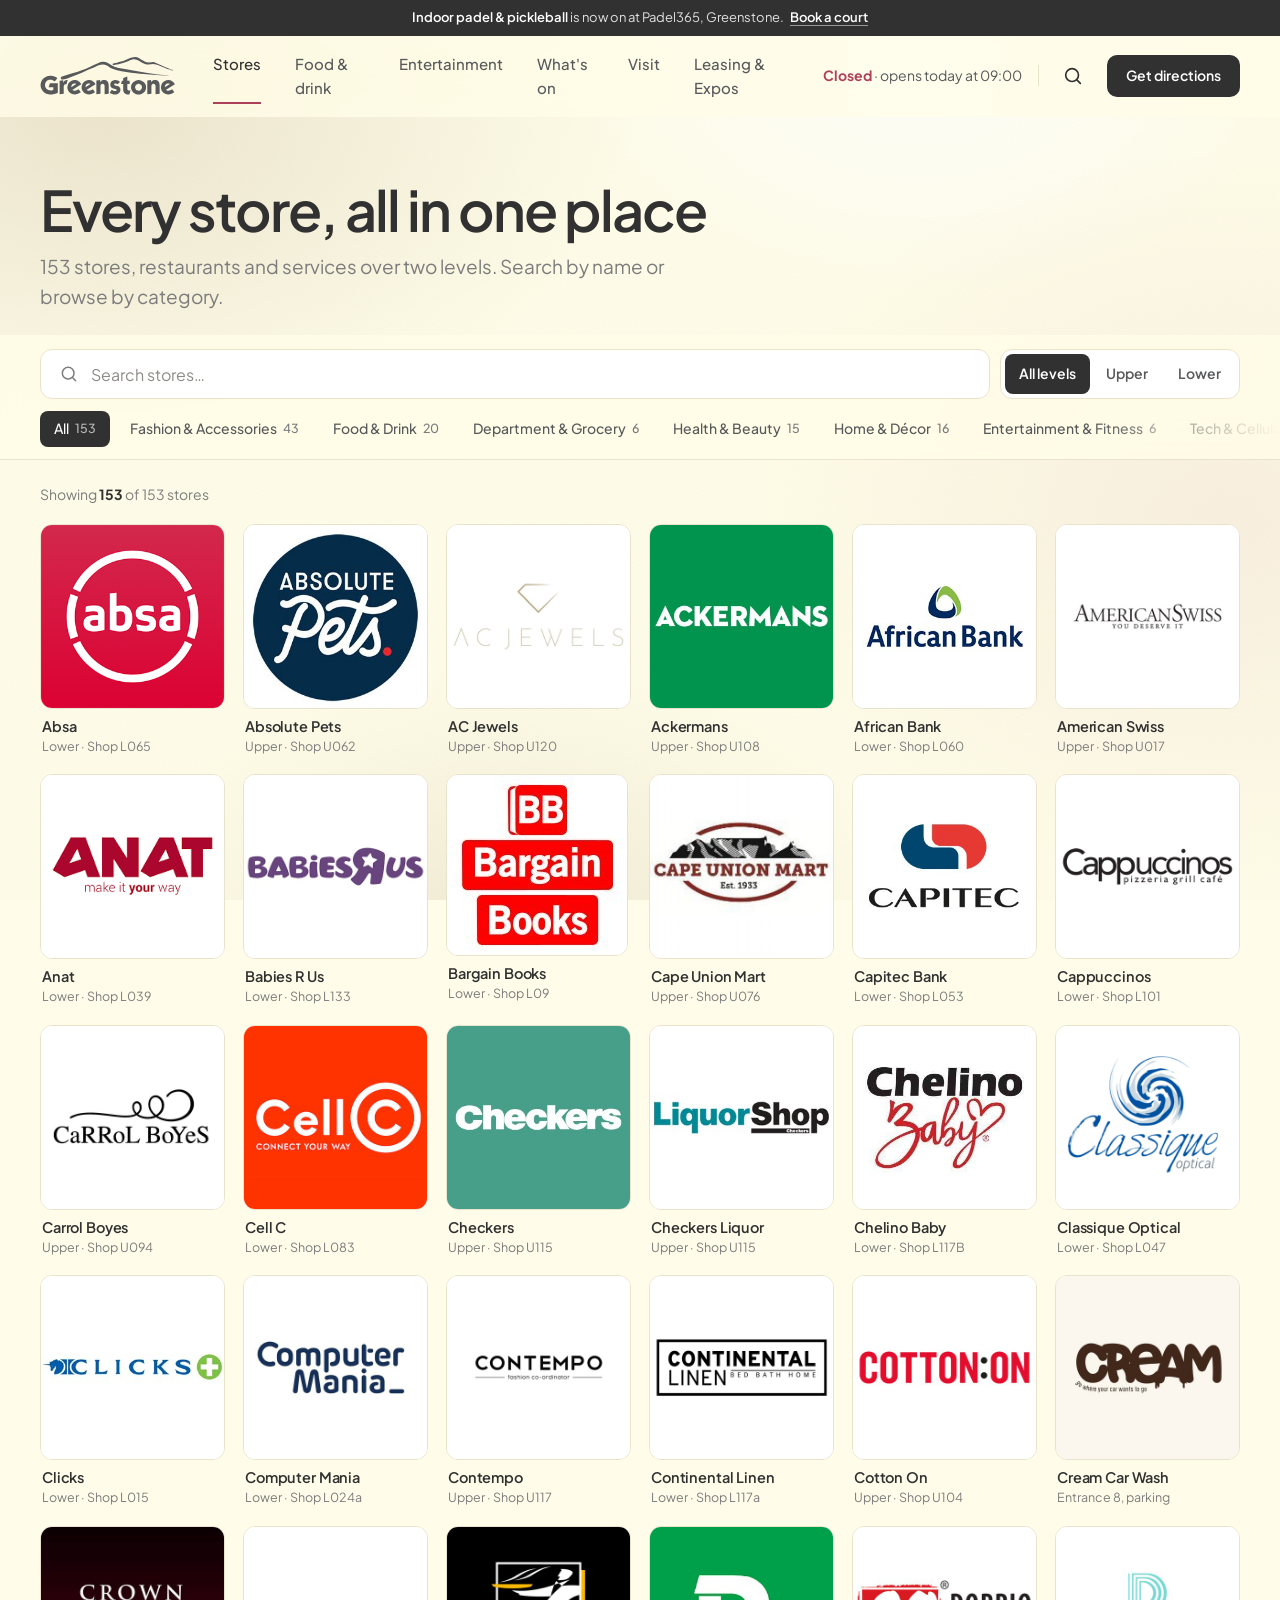
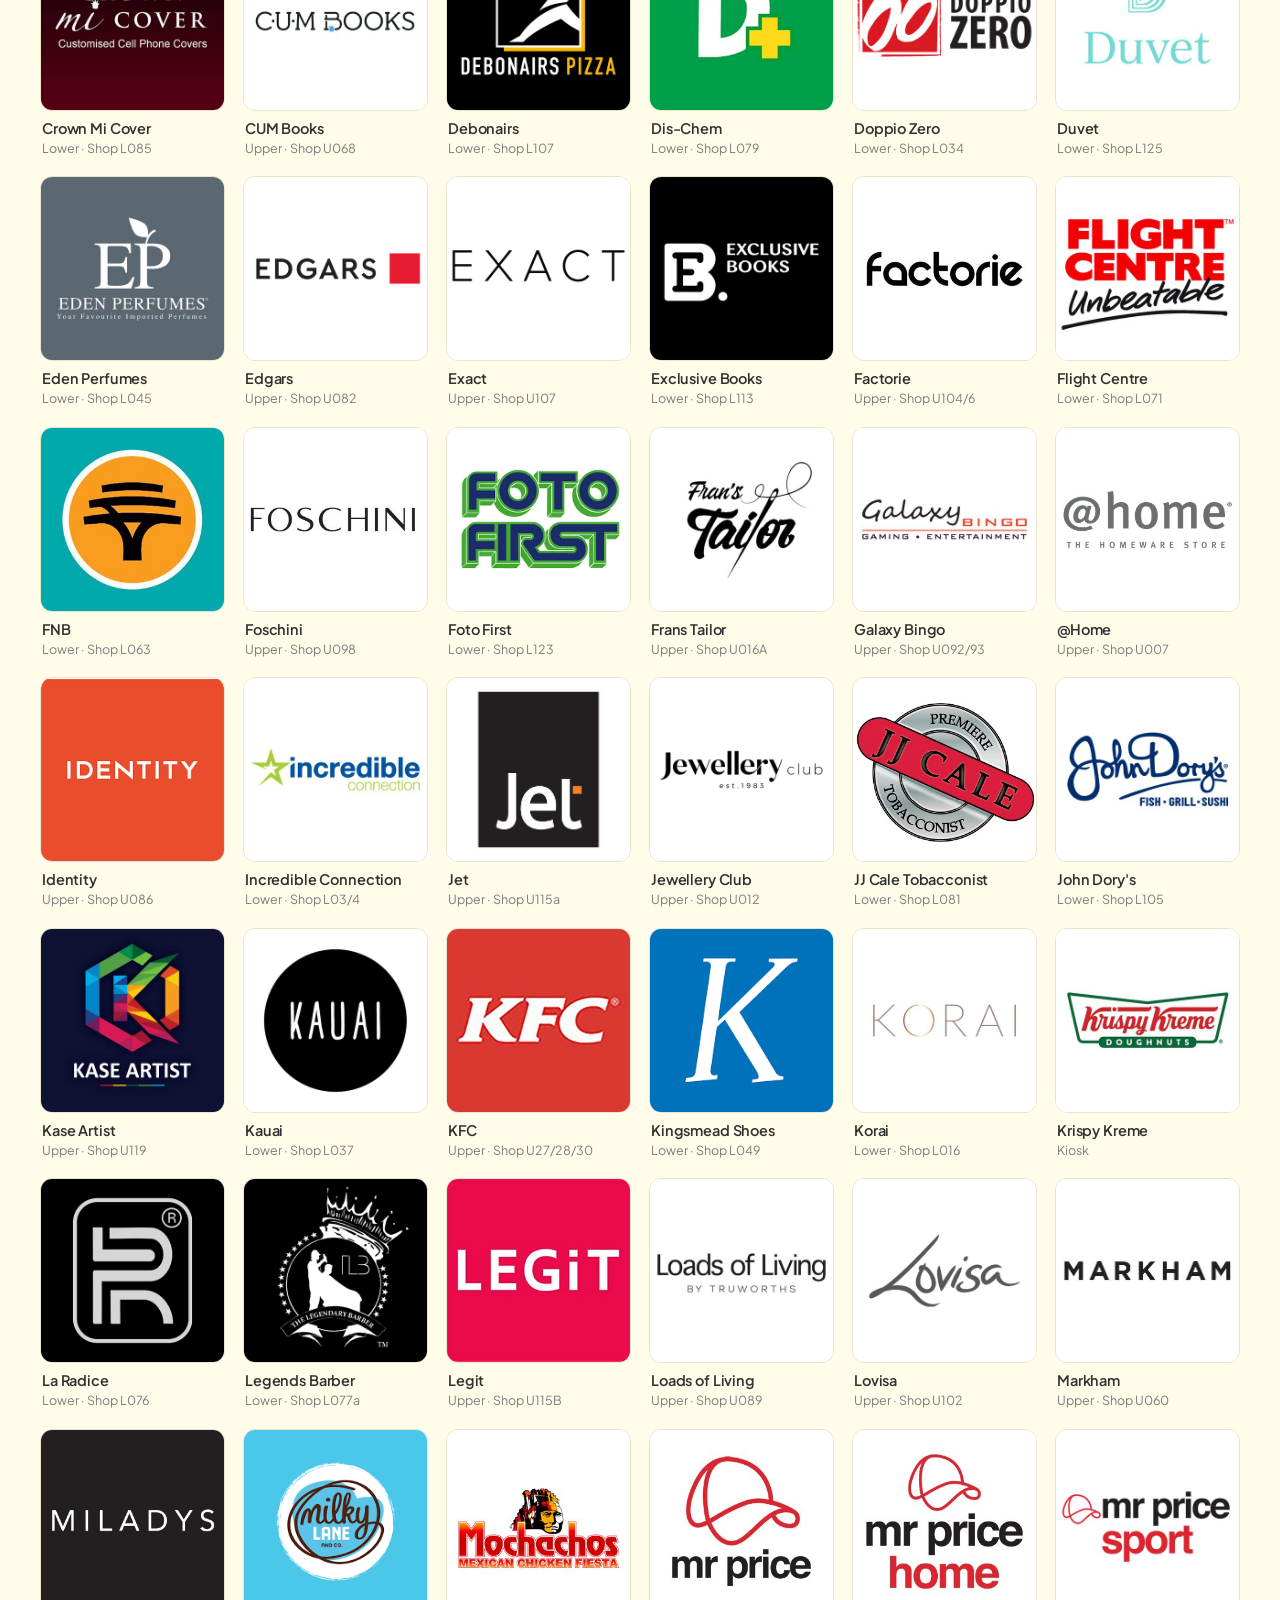
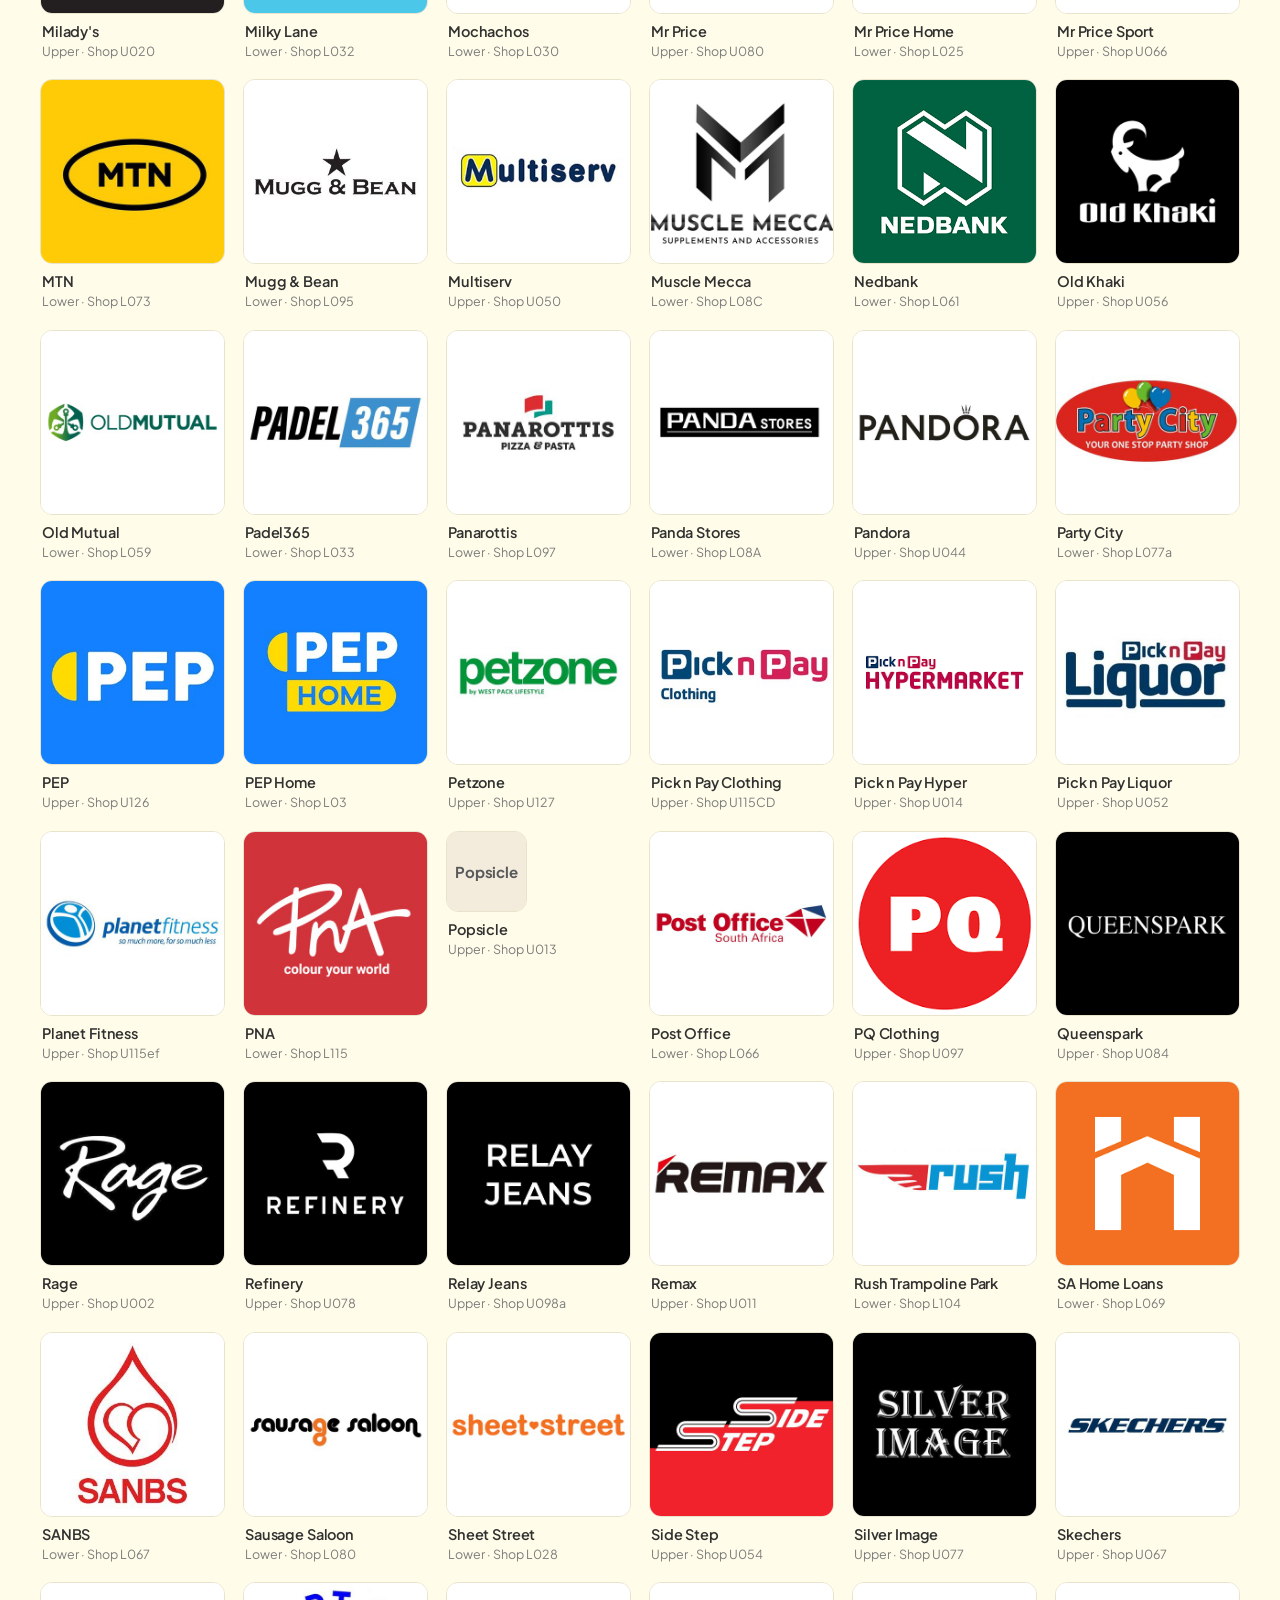
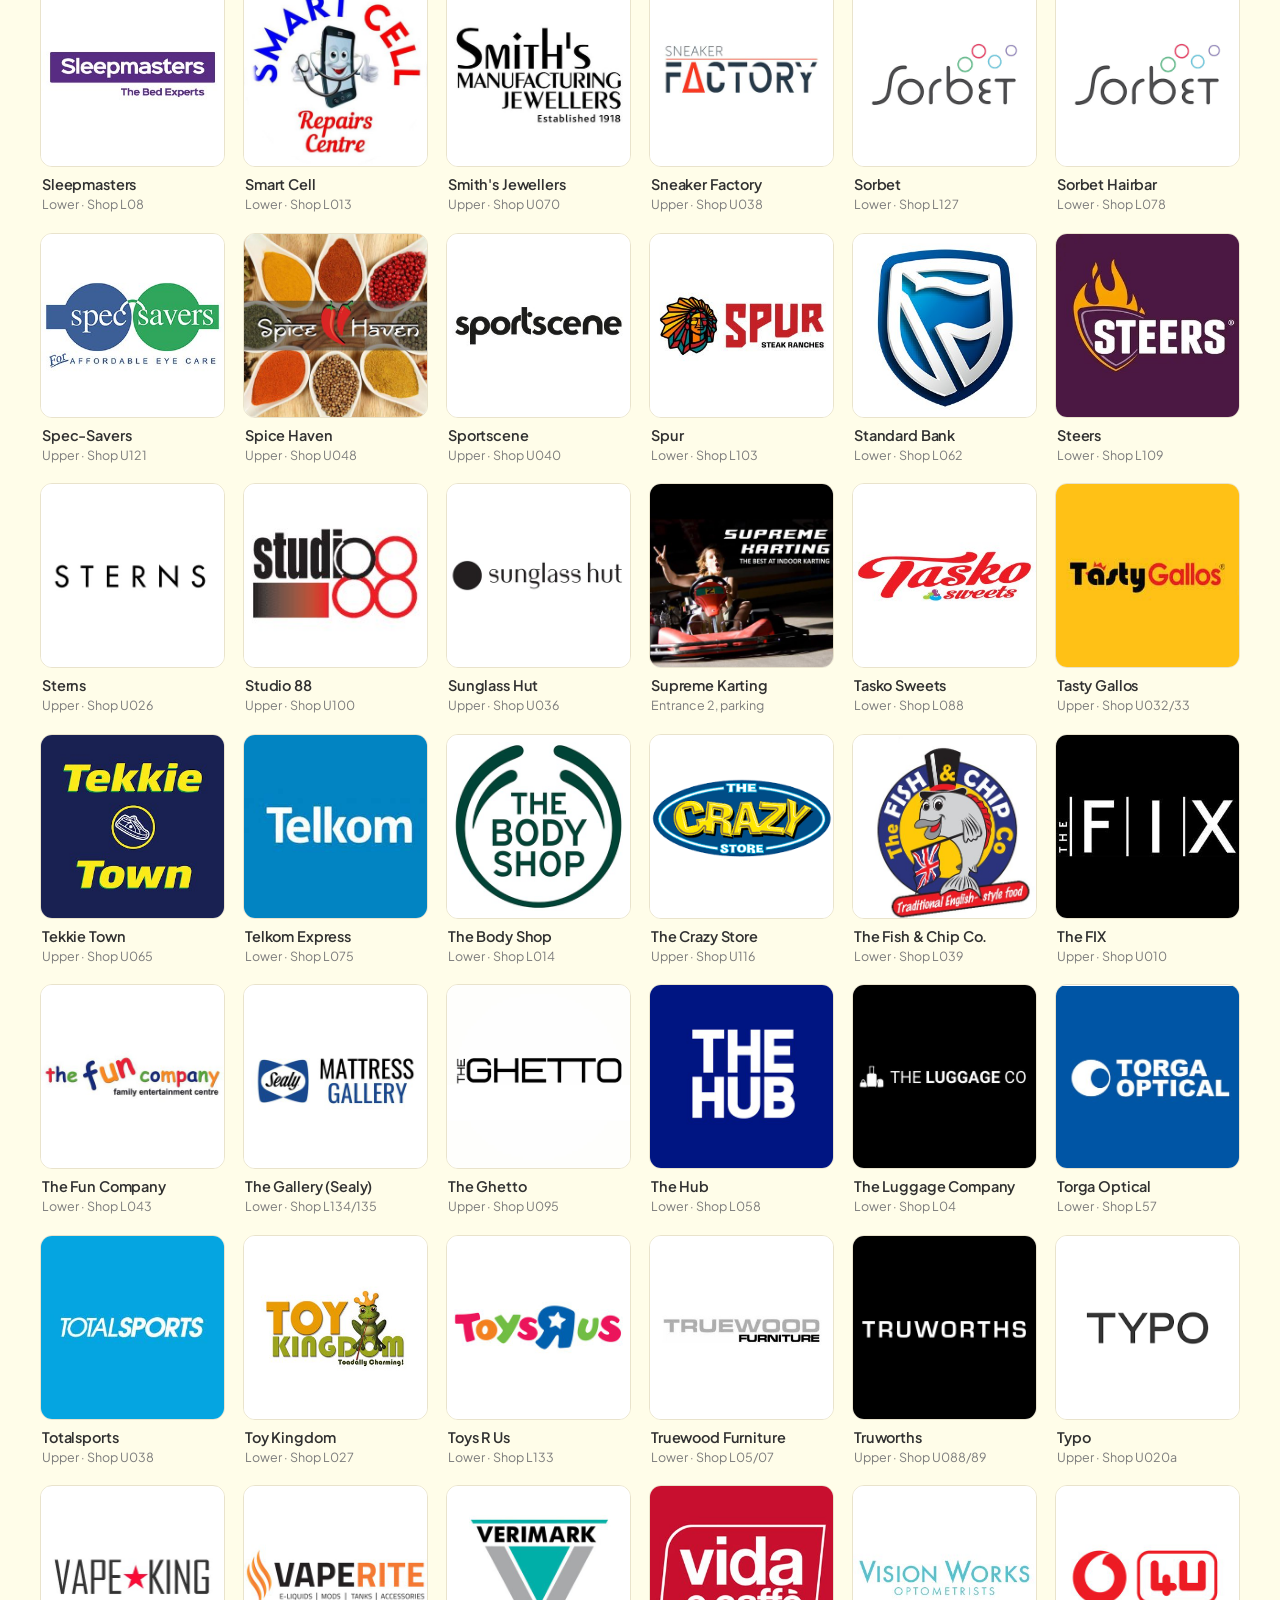
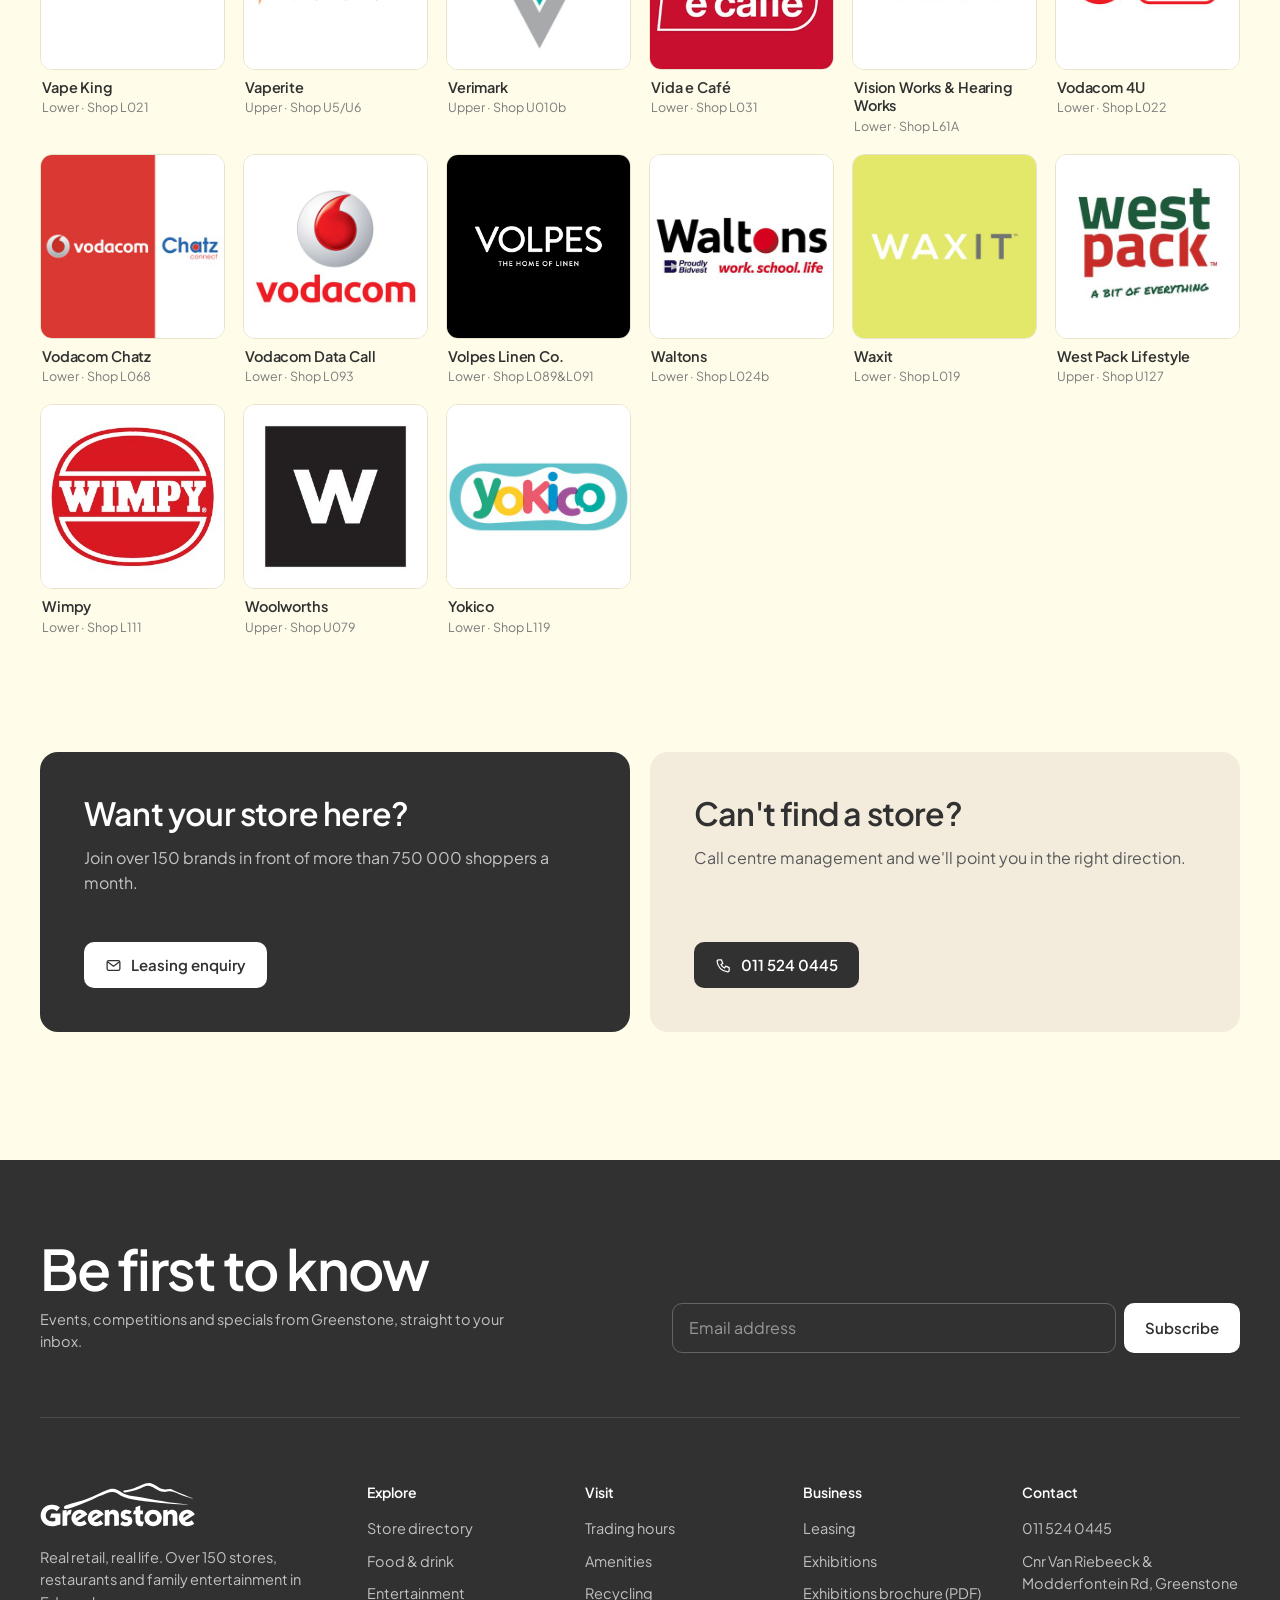
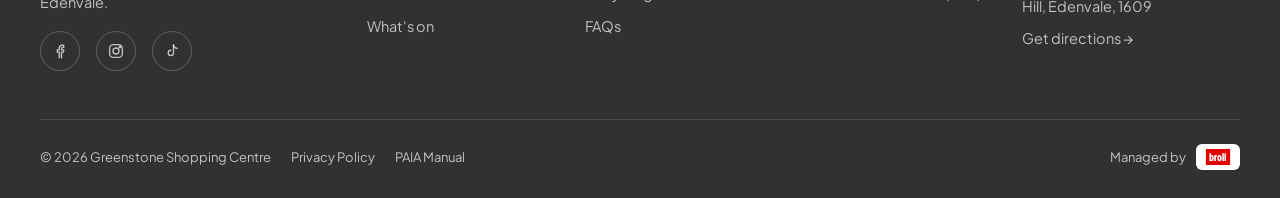
==== stores.html @ 99f3a0b7 "Initial commit" ====
<!doctype html>
<html lang="en-ZA">
<head>
<meta charset="utf-8">
<meta name="viewport" content="width=device-width, initial-scale=1, viewport-fit=cover">
<title>Store Directory | Greenstone Shopping Centre, Edenvale</title>
<meta name="description" content="Find every store, restaurant and service at Greenstone Shopping Centre in Edenvale, with shop numbers, levels, phone numbers and trading hours.">
<meta name="theme-color" content="#FFFDE9">
<link rel="icon" href="assets/brand/greenstone-logo.svg">
<link rel="preconnect" href="https://fonts.googleapis.com">
<link rel="preconnect" href="https://fonts.gstatic.com" crossorigin>
<link href="https://fonts.googleapis.com/css2?family=Plus+Jakarta+Sans:wght@400;500;600;700&display=swap" rel="stylesheet">
<link rel="stylesheet" href="css/style.css">
<script>document.documentElement.classList.add("js");setTimeout(function(){document.documentElement.classList.add("ready")},1500)</script>
</head>
<body data-page="stores">

<main>
  <section class="wrap page-head">
    <h1 class="h-1">Every store, all in one place</h1>
    <p class="lead"><span data-total-count>150+</span> stores, restaurants and services over two levels. Search by name or browse by category.</p>
  </section>

  <div class="dir-bar">
    <div class="wrap">
      <div class="row hero-search" style="max-width:none;margin:0">
        <label class="search-field">
          <i data-i="search"></i>
          <input type="search" id="dirSearch" placeholder="Search stores…" autocomplete="off" aria-label="Search stores">
        </label>
        <div class="seg" id="levelSeg" role="group" aria-label="Filter by level"><button data-level="All" aria-pressed="true">All<span class="lbl-long">&nbsp;levels</span></button><button data-level="Upper level" aria-pressed="false">Upper</button><button data-level="Lower level" aria-pressed="false">Lower</button></div>
      </div>
      <div class="chips" id="chips" role="toolbar" aria-label="Filter by category"></div>
    </div>
  </div>

  <section class="wrap">
    <div class="dir-meta"><span id="dirCount"></span><a href="#" id="clearAll" class="link-arrow" style="display:none">Clear filters</a></div>
    <div class="store-grid dir-grid" id="dirGrid"></div>
  </section>

  <section class="section">
    <div class="wrap">
      <div class="biz">
        <div class="biz-card lease">
          <h3 class="h-2">Want your store here?</h3>
          <p>Join over 150 brands in front of more than 750 000 shoppers a month.</p>
          <div class="contact"><a class="btn btn-white" href="mailto:nclifford@broll.com"><i data-i="mail"></i>Leasing enquiry</a></div>
        </div>
        <div class="biz-card expo">
          <h3 class="h-2">Can't find a store?</h3>
          <p>Call centre management and we'll point you in the right direction.</p>
          <div class="contact"><a class="btn btn-ink" href="tel:+27115240445"><i data-i="phone"></i>011 524 0445</a></div>
        </div>
      </div>
    </div>
  </section>
</main>

<!-- Store detail sheet -->
<div class="sheet" id="sheet" role="dialog" aria-modal="true" aria-labelledby="sheetTitle"></div>

<script src="js/data.js"></script>
<script src="js/main.js"></script>
<script>
(function () {
  const S = GA_STORES, I = GA_ICON, st = GA_STATUS();
  const $ = s => document.querySelector(s);
  const CATS = ['Fashion & Accessories', 'Food & Drink', 'Department & Grocery', 'Health & Beauty', 'Home & Décor', 'Entertainment & Fitness', 'Tech & Cellular', 'Kids, Toys & Pets', 'Books, Gifts & Speciality', 'Banks & Services'];
  const params = new URLSearchParams(location.search);
  const state = { q: params.get('q') || '', cat: params.get('cat') || 'All', level: params.get('level') || 'All' };

  document.querySelectorAll('[data-total-count]').forEach(e => e.textContent = S.length);

  // chips
  const chipDefs = [['All', S.length], ...CATS.map(c => [c, S.filter(s => s.cat === c).length])];
  $('#chips').innerHTML = chipDefs.map(([c, n]) => `<button class="chip" data-cat="${c}" aria-pressed="false">${c}<span>${n}</span></button>`).join('');
  $('#chips').addEventListener('click', e => { const b = e.target.closest('.chip'); if (!b) return; state.cat = b.dataset.cat; render(); b.scrollIntoView({ inline: 'center', block: 'nearest', behavior: 'smooth' }); });

  const inp = $('#dirSearch'); inp.value = state.q;
  inp.addEventListener('input', () => { state.q = inp.value; render(); });
  $('#levelSeg').addEventListener('click', e => { const b = e.target.closest('button'); if (!b) return; state.level = b.dataset.level; render(); });
  $('#clearAll').addEventListener('click', e => { e.preventDefault(); state.q = ''; inp.value = ''; state.cat = 'All'; state.level = 'All'; render(); });

  const shopLabel = s => !s.shop ? 'Ask at info' : /kiosk/i.test(s.shop) ? 'Kiosk' : /^ent/i.test(s.shop) ? 'Entrance ' + s.shop.replace(/\D/g, '') + ', parking' : 'Shop ' + s.shop;
  const lvl = s => s.level === 'Upper level' ? 'Upper' : s.level === 'Lower level' ? 'Lower' : '';
  const logo = s => s.logo ? `<img src="${s.logo}" alt="${s.name}" loading="lazy">` : `<span class="no-logo">${s.name}</span>`;
  const norm = s => s.toLowerCase().normalize('NFD').replace(/[̀-ͯ]/g, '').replace(/[^a-z0-9 ]/g, '');
  const card = s => `
    <button class="store" data-id="${s.id}">
      <div class="logo-tile">${logo(s)}</div>
      <div class="meta"><b>${s.name}</b><small>${[lvl(s), shopLabel(s)].filter(Boolean).join(' · ')}</small></div>
    </button>`;

  function render() {
    document.querySelectorAll('.chip').forEach(c => c.setAttribute('aria-pressed', c.dataset.cat === state.cat));
    document.querySelectorAll('#levelSeg button').forEach(b => b.setAttribute('aria-pressed', b.dataset.level === state.level));
    const q = norm(state.q.trim());
    let list = S.filter(s =>
      (state.cat === 'All' || s.cat === state.cat) &&
      (state.level === 'All' || s.level === state.level) &&
      (!q || norm(s.name).includes(q) || norm(s.cat).includes(q) || norm(s.shop).includes(q)));
    const filtered = state.cat !== 'All' || q || state.level !== 'All';
    $('#clearAll').style.display = filtered ? '' : 'none';
    $('#dirCount').innerHTML = `Showing <b>${list.length}</b> of ${S.length} stores`;
    if (!list.length) { $('#dirGrid').innerHTML = `<div class="no-results"><b>No stores found</b>Try a different name, category or level.</div>`; return; }
    let html = '', letter = '';
    list.forEach(s => {
      html += card(s);
    });
    $('#dirGrid').innerHTML = html;
    const u = new URL(location); ['q', 'cat', 'new', 'store'].forEach(k => u.searchParams.delete(k));
    if (state.q) u.searchParams.set('q', state.q); if (state.cat !== 'All') u.searchParams.set('cat', state.cat); if (state.level !== 'All') u.searchParams.set('level', state.level);
    history.replaceState(null, '', u);
  }

  // detail sheet
  const sheet = $('#sheet'), bd = $('#backdrop');
  function openStore(id) {
    const s = S.find(x => x.id == id); if (!s) return;
    sheet.innerHTML = `
      <div class="grab"></div>
      <button class="icon-btn close" data-close aria-label="Close">${I('x')}</button>
      <div class="s-logo">${s.logo ? `<img src="${s.logo}" alt="${s.name}">` : `<span class="no-logo">${s.name}</span>`}</div>
      <h3 id="sheetTitle">${s.name}</h3>
      <div class="s-sub">${s.cat} · ${[/upper|lower/i.test(s.level) ? s.level : '', shopLabel(s)].filter(Boolean).join(' · ')}</div>
      ${s.hours ? '' : `<div class="s-block"><span class="status">${st.html}</span></div>`}
      ${s.phones.length ? `<div class="s-block"><h4>Call</h4><div class="s-phones">${s.phones.map(p => `<a href="tel:${p.replace(/[^0-9]/g, '').replace(/^0/, '+27')}">${p}${I('phone')}</a>`).join('')}</div></div>` : ''}
      <div class="s-block"><h4>Trading hours</h4>
        ${s.hours ? `<table class="hours" style="margin-top:4px">${s.hours.split(/;\s*/).filter(Boolean).map(h => { const m = h.match(/^(.*?)\s((?:\d|Closed|closed).*)$/); return m ? `<tr><td>${m[1]}</td><td>${m[2]}</td></tr>` : `<tr><td colspan="2" style="text-align:left">${h}</td></tr>`; }).join('')}</table><p class="hours-note">This store trades different hours to the centre.</p>` : `<table class="hours" style="margin-top:4px">
          <tr class="${[1,2,3,4,5].includes(st.day) ? 'today' : ''}"><td>Mon – Fri</td><td>09:00 – 19:00</td></tr>
          <tr class="${st.day === 6 ? 'today' : ''}"><td>Saturday</td><td>09:00 – 18:00</td></tr>
          <tr class="${st.day === 0 ? 'today' : ''}"><td>Sunday &amp; public holidays</td><td>09:00 – 17:00</td></tr>
        </table>`}
      </div>
      <div class="s-actions">
        <a class="btn btn-red" href="${GA_CENTRE.directions}" target="_blank" rel="noopener">${I('nav')}Directions</a>
        <button class="btn btn-line" data-share>Share</button>
      </div>`;
    sheet.classList.add('open'); bd.classList.add('open'); GA_LOCK(true);
    sheet.setAttribute('tabindex', '-1'); sheet.focus({ preventScroll: true });
    sheet.querySelector('[data-share]').addEventListener('click', async () => {
      const url = location.origin + location.pathname + '?store=' + s.id;
      try { if (navigator.share) await navigator.share({ title: s.name + ' at Greenstone', url }); else { await navigator.clipboard.writeText(url); GA_TOAST('Link copied'); } } catch (e) {}
    });
  }
  function closeStore() { sheet.classList.remove('open'); bd.classList.remove('open'); GA_LOCK(false); }
  $('#dirGrid').addEventListener('click', e => { const c = e.target.closest('.store'); if (c) openStore(c.dataset.id); });
  sheet.addEventListener('click', e => { if (e.target.closest('[data-close]')) closeStore(); });
  bd.addEventListener('click', closeStore);
  document.addEventListener('keydown', e => { if (e.key === 'Escape') closeStore(); });
  // swipe down to close (mobile)
  let y0 = null; sheet.addEventListener('touchstart', e => { if (sheet.scrollTop <= 0) y0 = e.touches[0].clientY; }, { passive: true });
  sheet.addEventListener('touchend', e => { if (y0 !== null && e.changedTouches[0].clientY - y0 > 80) closeStore(); y0 = null; });

  render();
  const act = document.querySelector('.chip[aria-pressed="true"]'); if (act && state.cat !== 'All') act.scrollIntoView({ inline: 'center', block: 'nearest' });
  if (params.get('store')) openStore(params.get('store'));
})();
</script>
</body>
</html>
---- css/style.css ----
/* ==========================================================================
   Greenstone Shopping Centre — website mockup v1 (built on the Greenacres v6 system)
   Light, clean, mobile-first. Brand: logo red + sage + charcoal.
   ========================================================================== */

:root {
  --bg: #FFFDE9;
  --surface: #FFFFFF;
  --ink: #313131;
  --ink-2: #58595B;
  --muted: #7C7C7C;
  --line: #E9E3CC;
  --red: #AE415A;
  --red-dark: #772F3F;
  --sage: #A68661;
  --sage-soft: #F3ECDC;
  --sage-deep: #8A6C48;
  --open: #2C7A4B;

  --r-lg: 18px;
  --r-md: 14px;
  --r-sm: 10px;
  --r-btn: 10px;

  --pad: clamp(16px, 4vw, 40px);
  --max: 1700px;
  --hdr: 64px;
  --shadow: 0 1px 2px rgba(27,26,25,.05), 0 6px 18px rgba(27,26,25,.06);
  --shadow-lg: 0 2px 6px rgba(27,26,25,.06), 0 20px 50px rgba(27,26,25,.12);

  --font: "Plus Jakarta Sans", system-ui, -apple-system, "Segoe UI", sans-serif;
  --ease: cubic-bezier(.2,.7,.2,1);
}
@media (min-width: 1024px) { :root { --hdr: 80px; } }

*, *::before, *::after { box-sizing: border-box; }
html { -webkit-text-size-adjust: 100%; scroll-behavior: smooth; scroll-padding-top: 90px; }
html, body { overflow-x: clip; }
body {
  margin: 0; background: var(--bg); color: var(--ink);
  font-family: var(--font); font-size: 16px; line-height: 1.55;
  -webkit-font-smoothing: antialiased; text-rendering: optimizeLegibility;
}
img { display: block; max-width: 100%; height: auto; }
a { color: inherit; text-decoration: none; }
button, input { font: inherit; color: inherit; }
button { cursor: pointer; background: none; border: 0; padding: 0; }
:focus-visible { outline: 2px solid var(--ink); outline-offset: 3px; border-radius: 4px; }
.sr-only { position: absolute; width: 1px; height: 1px; overflow: hidden; clip: rect(0 0 0 0); white-space: nowrap; }

.wrap { width: 100%; max-width: var(--max); margin: 0 auto; padding: 0 var(--pad); }
.section { padding: clamp(64px, 9vw, 120px) 0 0; }

/* Type ------------------------------------------------------------------- */
.h-display { font-size: clamp(40px, 6.6vw, 92px); line-height: .98; letter-spacing: -.045em; font-weight: 600; margin: 0; text-wrap: balance; }
.h-1 { font-size: clamp(30px, 4.6vw, 56px); line-height: 1.03; letter-spacing: -.035em; font-weight: 600; margin: 0; text-wrap: balance; }
.h-2 { font-size: clamp(24px, 2.8vw, 32px); line-height: 1.12; letter-spacing: -.025em; font-weight: 600; margin: 0; }
.h-3 { font-size: 18px; line-height: 1.3; letter-spacing: -.015em; font-weight: 600; margin: 0; }
.lead { font-size: clamp(16.5px, 1.5vw, 19px); color: var(--muted); max-width: 46ch; margin: 0; text-wrap: pretty; }
.muted { color: var(--muted); }
.red { color: var(--red); }

/* Buttons ---------------------------------------------------------------- */
.btn {
  display: inline-flex; align-items: center; justify-content: center; gap: 9px;
  height: 46px; padding: 0 20px; border-radius: var(--r-btn);
  font-weight: 600; font-size: 15px; white-space: nowrap; border: 1px solid transparent;
  transition: background .2s, color .2s, border-color .2s;
}
.btn svg { width: 17px; height: 17px; flex: none; }
.btn-red { background: var(--red); color: #fff; }
.btn-red:hover { background: var(--red-dark); }
.btn-ink { background: var(--ink); color: #fff; }
.btn-ink:hover { background: #000; }
.btn-line { background: transparent; border-color: rgba(27,26,25,.22); }
.btn-line:hover { border-color: var(--ink); }
.btn-white { background: #fff; color: var(--ink); }
.btn-white:hover { background: #F0EFEC; }
.btn-ghost-w { color: #fff; border-color: rgba(255,255,255,.35); }
.btn-ghost-w:hover { border-color: #fff; }
.link-arrow { display: inline-flex; align-items: center; gap: 6px; font-weight: 600; font-size: 15px; border-bottom: 1px solid currentColor; padding-bottom: 2px; }
.link-arrow svg { width: 15px; height: 15px; transition: transform .2s var(--ease); }
.link-arrow:hover svg { transform: translateX(3px); }

/* Open/closed status (plain text, no pill) ------------------------------- */
.status { font-size: 14px; color: var(--ink-2); white-space: nowrap; }
.status .st { font-weight: 700; }
.status .st.open { color: var(--open); }
.status .st.closed { color: var(--red); }

/* Announcement bar ------------------------------------------------------- */
.announce { background: var(--ink); color: rgba(255,255,255,.85); font-size: 13px; text-align: center; padding: 9px var(--pad); line-height: 1.35; }
.announce strong { color: #fff; font-weight: 600; }
.announce a { color: #fff; font-weight: 600; text-decoration: underline; text-underline-offset: 3px; text-decoration-color: rgba(255,255,255,.5); margin-left: 4px; }

/* Header ----------------------------------------------------------------- */
.header { position: sticky; top: 0; z-index: 50; background: var(--bg); border-bottom: 1px solid transparent; transition: border-color .2s; }
.header.scrolled { border-bottom-color: var(--line); }
.header-in { display: flex; align-items: center; gap: 24px; height: var(--hdr); }
.logo { display: block; flex: none; }
.logo img { height: 44px; width: auto; }
.nav { display: none; gap: 30px; margin: 0 auto; }
.nav a { font-size: 15px; font-weight: 500; color: var(--ink-2); padding: 6px 0; border-bottom: 1.5px solid transparent; transition: border-color .2s, color .2s; }
.nav a:hover { color: var(--ink); border-bottom-color: var(--ink); }
.nav a.active { color: var(--ink); border-bottom-color: var(--red); }
.header-actions { display: flex; align-items: center; gap: 6px; margin-left: auto; }
.header .status { display: none; margin-right: 14px; }
.icon-btn { width: 44px; height: 44px; border-radius: var(--r-btn); display: grid; place-items: center; transition: background .2s; }
.icon-btn:hover { background: rgba(27,26,25,.06); }
.icon-btn svg { width: 22px; height: 22px; }
@media (min-width: 1024px) {
  .nav { display: flex; }
  .menu-btn { display: none; }
  .header .status { display: inline; }
  .logo img { height: 50px; }
}

/* Menu + search overlays ------------------------------------------------- */
.sheet-backdrop { position: fixed; inset: 0; z-index: 90; background: rgba(27,26,25,.45); opacity: 0; pointer-events: none; transition: opacity .3s; }
.menu {
  position: fixed; inset: 0; z-index: 100; background: var(--bg);
  display: flex; flex-direction: column; padding: 0 var(--pad) calc(24px + env(safe-area-inset-bottom));
  opacity: 0; pointer-events: none; transition: opacity .25s; overflow-y: auto;
}
.menu.open { opacity: 1; pointer-events: auto; }
.menu-top { display: flex; align-items: center; justify-content: space-between; height: var(--hdr); flex: none; }
.menu-links { list-style: none; margin: 12px 0 0; padding: 0; }
.menu-links a { display: flex; align-items: center; justify-content: space-between; padding: 15px 0; border-bottom: 1px solid var(--line); font-size: 26px; font-weight: 600; letter-spacing: -.03em; }
.menu-links a svg { width: 20px; height: 20px; color: var(--muted); }
.menu-info { margin-top: 28px; font-size: 15px; display: grid; gap: 4px; }
.menu-info .status { font-size: 15px; }
.menu-actions { display: grid; grid-template-columns: 1fr 1fr; gap: 10px; margin-top: 20px; }
html.locked { overflow: hidden; }

/* Mobile bottom bar (docked) --------------------------------------------- */
.tabbar {
  position: fixed; left: 0; right: 0; bottom: 0; z-index: 40;
  display: grid; grid-template-columns: repeat(4, 1fr);
  background: var(--surface); border-top: 1px solid var(--line);
  padding: 4px 4px calc(4px + env(safe-area-inset-bottom));
  transition: transform .3s var(--ease);
}
.tabbar.hide { transform: translateY(105%); }
.tabbar a { display: flex; flex-direction: column; align-items: center; gap: 2px; padding: 7px 4px; font-size: 11px; font-weight: 600; color: var(--muted); }
.tabbar a svg { width: 22px; height: 22px; }
.tabbar a.active { color: var(--red); }
@media (min-width: 1024px) { .tabbar { display: none; } }
@media (max-width: 1023px) { body { padding-bottom: 64px; } }

/* Hero (image-led, text on image) ---------------------------------------- */
.hero { padding-top: 4px; }
.hero-media {
  position: relative; border-radius: var(--r-lg); overflow: hidden; background: #4a4743; color: #fff;
  height: calc(100svh - var(--hdr) - 168px); min-height: 420px; max-height: 900px;
  display: flex; flex-direction: column; justify-content: flex-end;
}
.hero-media > picture, .hero-media > picture img { position: absolute; inset: 0; width: 100%; height: 100%; }
.hero-media > picture img { object-fit: cover; object-position: 50% 40%; }
.hero-media::after { content: ""; position: absolute; inset: 0; background: linear-gradient(180deg, rgba(0,0,0,0) 30%, rgba(0,0,0,.25) 55%, rgba(0,0,0,.68)); pointer-events: none; }
.hero-copy { position: relative; z-index: 2; padding: 24px 18px 18px; display: grid; gap: 16px; }
.hero-copy .h-display { font-size: clamp(34px, 9.8vw, 56px); }
.hero-copy .lead { color: rgba(255,255,255,.88); }
.hero-search { position: relative; width: 100%; max-width: 520px; }
@media (min-width: 1024px) {
  /* desktop: leave room for announce bar (~36px) + info row (~80px) so the info row is always above the fold */
  .hero-media { height: calc(100svh - var(--hdr) - 128px); min-height: 440px; justify-content: center; }
  .hero-media::after { background: linear-gradient(180deg, rgba(0,0,0,.18), rgba(0,0,0,.42) 50%, rgba(0,0,0,.5)); }
  .hero-copy { padding: 48px; justify-items: center; text-align: center; gap: 22px; }
  .hero-copy .h-display { font-size: clamp(56px, 5.4vw, 96px); max-width: 13ch; }
  .hero-copy .side { display: grid; gap: 26px; justify-items: center; width: 100%; }
  .hero-copy .lead { text-align: center; }
  .hero-search { max-width: 580px; }
  .hero .results { top: calc(100% + 6px); bottom: auto; }
}

.search-field {
  display: flex; align-items: center; gap: 10px; height: 56px; padding: 0 6px 0 18px;
  background: var(--surface); color: var(--ink); border-radius: 12px; border: 1px solid var(--line);
  transition: border-color .2s;
}
.search-field:focus-within { border-color: var(--ink); }
.search-field > svg { width: 20px; height: 20px; color: var(--muted); flex: none; }
.search-field input { flex: 1; min-width: 0; width: 100%; border: 0; outline: 0; background: none; font-size: 16px; height: 100%; }
.search-field input::placeholder { color: #8E8C86; }
.search-field .btn { height: 44px; padding: 0 18px; }
.results {
  position: absolute; top: calc(100% + 6px); left: 0; right: 0; z-index: 20; color: var(--ink);
  background: var(--surface); border-radius: var(--r-md); box-shadow: var(--shadow-lg); padding: 6px;
  text-align: left; max-height: 360px; overflow-y: auto; display: none;
}
.hero .results { top: auto; bottom: calc(100% + 6px); }
@media (min-width: 1024px) { .hero .results { top: calc(100% + 6px); bottom: auto; } }
.results.show { display: block; }
.result { display: flex; align-items: center; gap: 14px; padding: 8px; border-radius: 10px; }
.result:hover, .result.hl { background: var(--bg); }
.result .lg { width: 56px; height: 36px; border-radius: 6px; background: #fff; border: 1px solid var(--line); display: grid; place-items: center; overflow: hidden; flex: none; }
.result .lg img { width: 100%; height: 100%; object-fit: contain; }
.result b { display: block; font-size: 15px; font-weight: 600; }
.result small { color: var(--muted); font-size: 13px; }
.result .shop { margin-left: auto; font-size: 13px; color: var(--muted); white-space: nowrap; }
.results .empty { padding: 14px; color: var(--muted); font-size: 14.5px; }
.results .all { justify-content: center; font-weight: 600; font-size: 14px; }

/* Quick info row (typographic) ------------------------------------------- */
.info-row { display: grid; grid-template-columns: 1fr 1fr; border-bottom: 1px solid var(--line); }
.info-row > a { padding: 18px 4px 18px 0; display: grid; gap: 2px; border-top: 1px solid var(--line); }
.info-row > a:nth-child(odd) { padding-right: 12px; }
.info-row small { font-size: 12.5px; color: var(--muted); }
.info-row b { font-size: 15px; font-weight: 600; line-height: 1.3; }
.info-row > a:hover b { text-decoration: underline; text-underline-offset: 3px; }
@media (min-width: 1024px) {
  .info-row { grid-template-columns: repeat(4, 1fr); border-bottom: 0; }
  .info-row > a { padding: 22px 24px; border-top: 0; border-left: 1px solid var(--line); }
  .info-row > a:first-child { border-left: 0; padding-left: 0; }
}

/* Section heads ---------------------------------------------------------- */
.sec-head { display: flex; align-items: flex-end; justify-content: space-between; gap: 20px; margin-bottom: clamp(24px, 3.5vw, 40px); }
.sec-head .link-arrow { flex: none; margin-bottom: 8px; }
.sec-head p { margin: 12px 0 0; }

/* Intent tiles ----------------------------------------------------------- */
.tiles { display: grid; grid-template-columns: 1fr 1fr; gap: 12px; }
.tile { display: flex; flex-direction: column; gap: 12px; min-width: 0; }
.tile .img { aspect-ratio: 4 / 4.6; border-radius: var(--r-md); overflow: hidden; background: var(--sage-soft); }
.tile .img img { width: 100%; height: 100%; object-fit: cover; transition: transform .7s var(--ease); }
.tile:hover .img img { transform: scale(1.035); }
.tile .body { display: flex; align-items: baseline; justify-content: space-between; gap: 8px; }
.tile .count { font-size: 13px; color: var(--muted); white-space: nowrap; }
.tile:hover .h-3 { text-decoration: underline; text-underline-offset: 4px; text-decoration-thickness: 1.5px; }
@media (min-width: 768px) { .tiles { grid-template-columns: repeat(4, 1fr); gap: 20px; } }

/* What's on carousel ----------------------------------------------------- */
.rail {
  display: grid; grid-auto-flow: column; grid-auto-columns: 80%; gap: 14px;
  overflow-x: auto; scroll-snap-type: x mandatory; scrollbar-width: none;
  margin: 0 calc(var(--pad) * -1); padding: 0 var(--pad) 4px; scroll-padding: 0 var(--pad);
}
.rail::-webkit-scrollbar { display: none; }
.rail > * { scroll-snap-align: start; min-width: 0; }
@media (min-width: 640px) { .rail { grid-auto-columns: 46%; gap: 20px; } }
@media (min-width: 1024px) { .rail { margin: 0; padding: 0; scroll-padding: 0; grid-auto-columns: calc((100% - 48px) / 3); gap: 24px; } }
.rail-nav { display: none; gap: 6px; }
.rail-nav .icon-btn { border: 1px solid var(--line); }
@media (min-width: 1024px) { .rail-nav { display: flex; } }

.event { display: flex; flex-direction: column; gap: 14px; }
.event .img { aspect-ratio: 4 / 3; border-radius: var(--r-md); overflow: hidden; background: var(--sage-soft); }
.event .img img { width: 100%; height: 100%; object-fit: cover; transition: transform .7s var(--ease); }
.event:hover .img img { transform: scale(1.035); }
.event .kicker { font-size: 13px; color: var(--muted); }
.event .kicker b { color: var(--red); font-weight: 600; }
.event .h-3 { margin-top: -6px; }
.event:hover .h-3 { text-decoration: underline; text-underline-offset: 4px; text-decoration-thickness: 1.5px; }
.event p { margin: -6px 0 0; color: var(--muted); font-size: 14.5px; }

/* Brand marquee (two rows) ----------------------------------------------- */
.brands { overflow: hidden; position: relative; display: grid; gap: 14px; border-radius: var(--r-md); }
.brands { -webkit-mask-image: linear-gradient(90deg, transparent, #000 6%, #000 94%, transparent); mask-image: linear-gradient(90deg, transparent, #000 6%, #000 94%, transparent); }
.brands-track { display: flex; align-items: center; gap: 14px; width: max-content; animation: marquee 70s linear infinite; }
.brands-track.rev { animation-direction: reverse; animation-duration: 80s; }
.brands:hover .brands-track { animation-play-state: paused; }
.brands-track a { display: grid; place-items: center; width: clamp(150px, 13vw, 250px); aspect-ratio: 16 / 9; background: var(--surface); border-radius: var(--r-sm); }
.brands-track img { width: 100%; height: 100%; object-fit: contain; }
@keyframes marquee { to { transform: translateX(-50%); } }
@media (prefers-reduced-motion: reduce) { .brands-track { animation: none; } }

/* Store cards ------------------------------------------------------------ */
.store-grid { display: grid; grid-template-columns: 1fr 1fr; gap: 12px; }
@media (min-width: 768px) { .store-grid { grid-template-columns: repeat(3, 1fr); gap: 16px; } }
@media (min-width: 1100px) { .store-grid { grid-template-columns: repeat(4, 1fr); gap: 20px; } }
.store { min-width: 0; display: flex; flex-direction: column; gap: 12px; text-align: left; width: 100%; }
.store .logo-tile { aspect-ratio: 16 / 10; border-radius: var(--r-md); background: var(--surface); display: grid; place-items: center; overflow: hidden; transition: box-shadow .25s; }
.store:hover .logo-tile { box-shadow: var(--shadow); }
.store .logo-tile img { width: 100%; height: 100%; object-fit: contain; }
.store .meta { display: grid; gap: 2px; padding: 0 2px; }
.store .meta b { font-size: 15.5px; font-weight: 600; letter-spacing: -.01em; line-height: 1.25; }
.store:hover .meta b { text-decoration: underline; text-underline-offset: 3px; }
.store .meta small { font-size: 13px; color: var(--muted); }
.store .meta .new { color: var(--red); font-weight: 600; }

/* Story + stats ---------------------------------------------------------- */
.story { display: grid; gap: 28px; align-items: center; }
.story-media { border-radius: var(--r-lg); overflow: hidden; aspect-ratio: 4 / 3; }
.story-media img { width: 100%; height: 100%; object-fit: cover; }
.story-copy { display: flex; flex-direction: column; gap: 18px; }
.story-copy p { margin: 0; color: var(--ink-2); font-size: 16.5px; max-width: 52ch; }
@media (min-width: 1024px) { .story { grid-template-columns: 1.05fr 1fr; gap: 80px; } .story-media { aspect-ratio: 5 / 4; } }
.stats { display: grid; grid-template-columns: 1fr 1fr; margin-top: 48px; border-top: 1px solid var(--line); }
.stat { padding: 22px 12px 4px 0; }
.stat .n { font-size: clamp(32px, 4.4vw, 52px); font-weight: 600; letter-spacing: -.04em; line-height: 1; }
.stat .l { margin-top: 8px; color: var(--muted); font-size: 14px; }
@media (min-width: 1024px) { .stats { grid-template-columns: repeat(4, 1fr); } .stat { padding: 28px 24px 0 0; } }

/* Visit ------------------------------------------------------------------ */
.visit { display: grid; gap: 14px; }
.visit-hero { position: relative; border-radius: var(--r-lg); overflow: hidden; min-height: 440px; color: #fff; display: flex; flex-direction: column; justify-content: flex-end; padding: clamp(24px, 4vw, 44px); }
.visit-hero > img { position: absolute; inset: 0; width: 100%; height: 100%; object-fit: cover; }
.visit-hero::before { content: ""; position: absolute; inset: 0; background: linear-gradient(180deg, rgba(0,0,0,0) 25%, rgba(0,0,0,.72)); z-index: 1; }
.visit-hero > *:not(img) { position: relative; z-index: 2; }
.visit-hero p { margin: 14px 0 22px; max-width: 40ch; color: rgba(255,255,255,.88); }
.visit-hero .btns { display: flex; flex-wrap: wrap; gap: 10px; }
.visit-card { background: var(--surface); border-radius: var(--r-lg); padding: clamp(22px, 3vw, 36px); }
.hours { width: 100%; border-collapse: collapse; margin-top: 14px; }
.hours td { padding: 12px 0; border-bottom: 1px solid var(--line); font-size: 15px; }
.hours td:last-child { text-align: right; font-variant-numeric: tabular-nums; }
.hours tr.today td { font-weight: 700; }
.hours tr.today td:first-child::after { content: " (today)"; font-weight: 500; color: var(--muted); }
.hours-note { font-size: 13px; color: var(--muted); margin: 14px 0 0; }
.addr { margin-top: 22px; padding-top: 18px; border-top: 1px solid var(--line); font-size: 15px; }
.addr b { display: block; }
.addr span { color: var(--muted); font-size: 14px; }
.map { border-radius: var(--r-lg); overflow: hidden; background: #e9e7e2; min-height: 300px; position: relative; }
.map iframe { position: absolute; inset: 0; width: 100%; height: 100%; border: 0; filter: grayscale(.35); }
@media (min-width: 1024px) { .visit { grid-template-columns: 1.15fr 1fr; gap: 20px; } .visit-hero { grid-row: span 2; min-height: 640px; } }

.amenities { display: grid; grid-template-columns: 1fr 1fr; margin-top: 40px; border-top: 1px solid var(--line); }
.amenity { display: flex; align-items: center; gap: 12px; padding: 16px 8px 16px 0; border-bottom: 1px solid var(--line); font-size: 14.5px; font-weight: 500; line-height: 1.3; }
.amenity svg { width: 20px; height: 20px; color: var(--sage-deep); flex: none; }
@media (min-width: 768px) { .amenities { grid-template-columns: repeat(3, 1fr); column-gap: 24px; } }
@media (min-width: 1100px) { .amenities { grid-template-columns: repeat(5, 1fr); } }

/* Business --------------------------------------------------------------- */
.biz { display: grid; gap: 14px; }
.biz-card { border-radius: var(--r-lg); padding: clamp(24px, 3.5vw, 44px); display: flex; flex-direction: column; gap: 14px; min-height: 280px; min-width: 0; }
.biz-card p { margin: 0; max-width: 44ch; }
.biz-card .contact { margin-top: auto; display: flex; flex-wrap: wrap; gap: 10px; padding-top: 12px; }
.biz-card.lease { background: var(--ink); color: #fff; }
.biz-card.lease p { color: rgba(255,255,255,.72); }
.biz-card.expo { background: var(--sage-soft); }
.biz-card.expo p { color: var(--ink-2); }
@media (min-width: 900px) { .biz { grid-template-columns: 1fr 1fr; gap: 20px; } }

/* FAQ -------------------------------------------------------------------- */
.faq-wrap { display: grid; gap: 28px; }
@media (min-width: 1024px) { .faq-wrap { grid-template-columns: 1fr 1.4fr; gap: 80px; } }
.faq { border-top: 1px solid var(--line); }
.faq details { border-bottom: 1px solid var(--line); }
.faq summary { list-style: none; cursor: pointer; display: flex; align-items: center; justify-content: space-between; gap: 16px; padding: 22px 0; font-weight: 600; font-size: 17px; letter-spacing: -.01em; }
.faq summary::-webkit-details-marker { display: none; }
.faq summary svg { width: 20px; height: 20px; flex: none; transition: transform .3s var(--ease); }
.faq details[open] summary svg { transform: rotate(45deg); }
.faq details p { margin: -6px 0 0; padding: 0 0 22px; color: var(--muted); font-size: 15.5px; max-width: 62ch; }

/* Footer (incl. newsletter) ---------------------------------------------- */
.footer { background: var(--ink); color: rgba(255,255,255,.7); margin-top: clamp(72px, 10vw, 128px); padding: clamp(48px, 7vw, 80px) 0 28px; font-size: 14.5px; }
.footer a:hover { color: #fff; }
.f-news { display: grid; gap: 20px; padding-bottom: clamp(40px, 6vw, 64px); margin-bottom: clamp(40px, 6vw, 64px); border-bottom: 1px solid rgba(255,255,255,.12); }
.f-news h2 { color: #fff; }
.f-news p { margin: 10px 0 0; max-width: 44ch; }
.f-news form { display: flex; gap: 8px; align-self: end; }
.f-news input { flex: 1; min-width: 0; height: 50px; border-radius: var(--r-btn); border: 1px solid rgba(255,255,255,.25); background: transparent; color: #fff; padding: 0 16px; font-size: 16px; outline: 0; }
.f-news input::placeholder { color: rgba(255,255,255,.5); }
.f-news input:focus { border-color: #fff; }
.f-news .btn { height: 50px; }
@media (min-width: 1024px) { .f-news { grid-template-columns: 1fr 1fr; gap: 64px; align-items: end; } }
@media (max-width: 420px) { .f-news form { flex-direction: column; } }
.f-grid { display: grid; gap: 36px; grid-template-columns: 1fr 1fr; }
.f-brand { grid-column: 1 / -1; display: flex; flex-direction: column; gap: 18px; }
.f-brand img { height: 60px; width: auto; align-self: flex-start; }
.f-brand p { margin: 0; max-width: 34ch; }
.f-col h4 { color: #fff; font-size: 14px; margin: 0 0 14px; font-weight: 600; }
.f-col ul { list-style: none; padding: 0; margin: 0; display: flex; flex-direction: column; gap: 10px; }
.socials { display: flex; gap: 16px; }
.socials a { display: inline-flex; align-items: center; gap: 8px; }
.socials svg { width: 18px; height: 18px; }
.f-bottom { margin-top: 48px; padding-top: 24px; border-top: 1px solid rgba(255,255,255,.12); display: flex; flex-wrap: wrap; gap: 18px 28px; align-items: center; justify-content: space-between; font-size: 13px; }
.f-bottom .legal { display: flex; flex-wrap: wrap; gap: 8px 20px; }
.f-bottom .gp img { height: 34px; width: auto; opacity: .9; }
@media (min-width: 900px) { .f-grid { grid-template-columns: 1.6fr 1fr 1fr 1fr 1.2fr; } .f-brand { grid-column: auto; } }

/* Directory page --------------------------------------------------------- */
.page-head { padding-top: clamp(28px, 5vw, 64px); display: flex; flex-direction: column; gap: 14px; }
.dir-bar { position: sticky; top: var(--hdr); z-index: 30; background: var(--bg); padding: 14px 0 12px; margin-top: 24px; border-bottom: 1px solid var(--line); }
.dir-bar .row { display: flex; gap: 10px; align-items: center; }
.dir-bar .search-field { flex: 1; min-width: 0; height: 50px; }
.toggle-open { display: inline-flex; align-items: center; gap: 10px; height: 50px; padding: 0 14px; border-radius: 12px; border: 1px solid var(--line); background: var(--surface); font-size: 14px; font-weight: 600; white-space: nowrap; }
.toggle-open .sw { width: 30px; height: 18px; border-radius: 10px; background: #D3D0C9; position: relative; transition: background .2s; }
.toggle-open .sw::after { content: ""; position: absolute; top: 2px; left: 2px; width: 14px; height: 14px; border-radius: 50%; background: #fff; transition: transform .2s var(--ease); }
.toggle-open[aria-pressed="true"] .sw { background: var(--open); }
.toggle-open[aria-pressed="true"] .sw::after { transform: translateX(12px); }
.toggle-open .lbl-short { display: none; }
@media (max-width: 520px) { .toggle-open .lbl-long { display: none; } .toggle-open .lbl-short { display: inline; } }
.chips { display: flex; gap: 6px; overflow-x: auto; scrollbar-width: none; margin: 12px calc(var(--pad) * -1) 0; padding: 0 48px 0 var(--pad); -webkit-mask-image: linear-gradient(90deg, #000 85%, transparent); mask-image: linear-gradient(90deg, #000 85%, transparent); }
.chips::-webkit-scrollbar { display: none; }
.chip { flex: none; height: 36px; padding: 0 14px; border-radius: 8px; font-size: 14px; font-weight: 500; color: var(--ink-2); display: inline-flex; align-items: center; gap: 6px; transition: background .2s, color .2s; }
.chip span { font-size: 12.5px; color: var(--muted); }
.chip:hover { background: rgba(27,26,25,.06); }
.chip[aria-pressed="true"] { background: var(--ink); color: #fff; }
.chip[aria-pressed="true"] span { color: rgba(255,255,255,.65); }
.dir-meta { display: flex; justify-content: space-between; align-items: center; margin: 24px 0 18px; font-size: 14px; color: var(--muted); }
.dir-meta b { color: var(--ink); }
.dir-meta .link-arrow { font-size: 14px; }
.no-results { grid-column: 1 / -1; text-align: center; padding: 64px 16px; color: var(--muted); }
.no-results b { display: block; font-size: 20px; color: var(--ink); margin-bottom: 6px; }

/* Store detail sheet ----------------------------------------------------- */
.sheet { position: fixed; z-index: 100; left: 0; right: 0; bottom: 0; max-height: 92vh; overflow-y: auto; background: var(--surface); border-radius: 18px 18px 0 0; padding: 10px 20px calc(24px + env(safe-area-inset-bottom)); transform: translateY(105%); transition: transform .4s var(--ease); outline: 0; }
.sheet.open { transform: none; }
.sheet-backdrop.open { opacity: 1; pointer-events: auto; }
.sheet .grab { width: 40px; height: 4px; border-radius: 3px; background: var(--line); margin: 0 auto 14px; }
.sheet .close { position: absolute; top: 12px; right: 12px; }
.sheet .s-logo { aspect-ratio: 16 / 8; border-radius: var(--r-md); background: var(--bg); display: grid; place-items: center; overflow: hidden; }
.sheet .s-logo img { height: 100%; width: auto; max-width: 100%; object-fit: contain; border-radius: 10px; }
.sheet h3 { font-size: 28px; letter-spacing: -.03em; font-weight: 600; margin: 20px 0 4px; }
.sheet .s-sub { color: var(--muted); font-size: 15px; }
.sheet .s-block { margin-top: 22px; }
.sheet .s-block h4 { margin: 0 0 4px; font-size: 14px; font-weight: 600; }
.sheet .s-phones a { display: flex; align-items: center; justify-content: space-between; padding: 13px 0; border-bottom: 1px solid var(--line); font-weight: 600; font-variant-numeric: tabular-nums; }
.sheet .s-phones a svg { width: 18px; height: 18px; color: var(--muted); }
.sheet .s-actions { display: grid; grid-template-columns: 1fr 1fr; gap: 10px; margin-top: 24px; }
@media (min-width: 768px) {
  .sheet { left: 50%; right: auto; bottom: auto; top: 50%; width: 500px; border-radius: 18px; padding: 28px; transform: translate(-50%, -48%); opacity: 0; pointer-events: none; transition: transform .3s var(--ease), opacity .2s; }
  .sheet.open { transform: translate(-50%, -50%); opacity: 1; pointer-events: auto; }
  .sheet .grab { display: none; }
}

/* Toast ------------------------------------------------------------------ */
.toast { position: fixed; left: 50%; bottom: 84px; z-index: 120; transform: translate(-50%, 16px); opacity: 0; background: var(--ink); color: #fff; padding: 12px 18px; border-radius: 10px; font-size: 14px; font-weight: 500; transition: all .3s var(--ease); pointer-events: none; white-space: nowrap; }
.toast.show { transform: translate(-50%, 0); opacity: 1; }
@media (min-width: 1024px) { .toast { bottom: 32px; } }

/* Reveal ----------------------------------------------------------------- */
.reveal { opacity: 0; transform: translateY(14px); transition: opacity .7s var(--ease), transform .7s var(--ease); }
.reveal.in { opacity: 1; transform: none; }
@media (prefers-reduced-motion: reduce) { .reveal { opacity: 1; transform: none; transition: none; } html { scroll-behavior: auto; } }

.announce .short { display: none; }
@media (max-width: 640px) { .announce .long { display: none; } .announce .short { display: inline; } }
@media (max-width: 380px) { .hero-copy .lead { display: none; } }

/* Fixed backdrop: soft sage washes + fine grain. Pseudo-elements so it also stays fixed on iOS. */
html { background: var(--bg); }
body { background: transparent; }
body::before {
  content: ""; position: fixed; inset: 0; z-index: -2; pointer-events: none;
  background:
    radial-gradient(60% 55% at 8% 12%, rgba(166,134,97,.20), rgba(166,134,97,0) 70%),
    radial-gradient(55% 60% at 96% 58%, rgba(174,65,90,.07), rgba(174,65,90,0) 70%),
    radial-gradient(45% 45% at 40% 105%, rgba(166,134,97,.16), rgba(166,134,97,0) 70%),
    radial-gradient(40% 35% at 72% 8%, rgba(255,255,255,.75), rgba(255,255,255,0) 70%),
    var(--bg);
}
body::after {
  content: ""; position: fixed; inset: 0; z-index: -1; pointer-events: none; opacity: .5; mix-blend-mode: multiply;
  background-image: url("data:image/svg+xml,%3Csvg xmlns='http://www.w3.org/2000/svg' width='220' height='220'%3E%3Cfilter id='n'%3E%3CfeTurbulence type='fractalNoise' baseFrequency='.85' numOctaves='2' stitchTiles='stitch'/%3E%3CfeColorMatrix values='0 0 0 0 .35  0 0 0 0 .4  0 0 0 0 .37  0 0 0 .09 0'/%3E%3C/filter%3E%3Crect width='100%25' height='100%25' filter='url(%23n)'/%3E%3C/svg%3E");
}
/* Carousel: round the outer clip so part-scrolled cards never show square corners */
.rail { clip-path: inset(0 round var(--r-md)); }
@media (max-width: 1023px) { .rail { clip-path: inset(0 var(--pad) 0 var(--pad) round var(--r-md)); margin: 0 calc(var(--pad) * -1); } }
/* Frosted header + directory bar so they blend with the backdrop */
.header, .dir-bar { background: rgba(255,253,233,.8); -webkit-backdrop-filter: saturate(1.3) blur(16px); backdrop-filter: saturate(1.3) blur(16px); }

/* ===================== Header v3 ===================== */
.header { z-index: 60; transition: border-color .25s, background .25s; }
.header-in { transition: height .3s var(--ease); }
.logo img { transition: height .3s var(--ease); }
.header.menu-open { background: var(--bg); border-bottom-color: var(--line); }
.nav { gap: 6px; }
.nav a { position: relative; padding: 10px 14px; border: 0; border-radius: 8px; color: var(--ink-2); }
.nav a::after { content: ""; position: absolute; left: 14px; right: 14px; bottom: 5px; height: 1.5px; background: currentColor; transform: scaleX(0); transform-origin: left; transition: transform .3s var(--ease); }
.nav a:hover { color: var(--ink); border: 0; }
.nav a:hover::after { transform: scaleX(1); }
.nav a.active { color: var(--ink); }
.nav a.active::after { transform: scaleX(1); background: var(--red); }
.hdr-cta { display: none; height: 42px; padding: 0 18px; font-size: 14px; margin-left: 6px; }
.header .status { padding-right: 16px; margin-right: 6px; border-right: 1px solid var(--line); }
@media (min-width: 1024px) {
  .hdr-cta { display: inline-flex; }
  .header.scrolled .header-in { height: 66px; }
  .header.scrolled .logo img { height: 42px; }
}

/* Burger -> X */
.burger { width: 44px; height: 44px; border-radius: var(--r-btn); display: grid; place-content: center; gap: 6px; margin-right: -8px; }
.burger span { display: block; width: 22px; height: 1.8px; background: var(--ink); border-radius: 2px; transition: transform .35s var(--ease), width .35s var(--ease); }
.burger span:last-child { width: 14px; margin-left: 8px; }
.burger[aria-expanded="true"] span:first-child { transform: translateY(3.9px) rotate(45deg); }
.burger[aria-expanded="true"] span:last-child { width: 22px; margin-left: 0; transform: translateY(-3.9px) rotate(-45deg); }
@media (min-width: 1024px) { .burger { display: none; } }

/* Drop-down mobile menu */
.mnav {
  position: fixed; left: 0; right: 0; bottom: 0; top: var(--mtop, 64px); z-index: 55;
  background: var(--bg); overflow-y: auto; overscroll-behavior: contain;
  clip-path: inset(0 0 100% 0); visibility: hidden;
  transition: clip-path .45s var(--ease), visibility 0s linear .45s;
}
.mnav.open { clip-path: inset(0 0 0 0); visibility: visible; transition: clip-path .5s var(--ease), visibility 0s; }
.mnav-in { padding-top: 8px; padding-bottom: calc(96px + env(safe-area-inset-bottom)); }
.mnav-links a, .mnav-card, .mnav-actions, .mnav-social { opacity: 0; transform: translateY(14px); transition: opacity .3s, transform .3s var(--ease); }
.mnav.open .mnav-links a, .mnav.open .mnav-card, .mnav.open .mnav-actions, .mnav.open .mnav-social {
  opacity: 1; transform: none; transition: opacity .5s var(--ease), transform .6s var(--ease); transition-delay: calc(120ms + var(--i) * 45ms);
}
.mnav-links a { display: grid; grid-template-columns: 1fr auto; align-items: center; column-gap: 12px; padding: 14px 0; border-bottom: 1px solid var(--line); }
.mnav-links .t { font-size: 28px; font-weight: 600; letter-spacing: -.03em; line-height: 1.1; }
.mnav-links .d { grid-row: 2; font-size: 13.5px; color: var(--muted); margin-top: 3px; }
.mnav-links svg { grid-row: 1 / span 2; grid-column: 2; width: 20px; height: 20px; color: var(--muted); transition: transform .25s var(--ease), color .25s; }
.mnav-links a:active svg, .mnav-links a:hover svg { transform: translateX(4px); color: var(--ink); }
.mnav-card { display: flex; align-items: center; gap: 14px; margin-top: 22px; background: var(--surface); border-radius: var(--r-md); padding: 10px; }
.mnav-card img { width: 72px; height: 72px; border-radius: 10px; object-fit: cover; flex: none; }
.mnav-card .status { display: block; font-size: 15px; }
.mnav-card small { display: block; color: var(--muted); font-size: 13.5px; margin-top: 2px; }
.mnav-actions { display: grid; grid-template-columns: 1fr 1fr; gap: 10px; margin-top: 12px; }
.mnav-social { display: flex; gap: 22px; margin-top: 22px; font-size: 14.5px; font-weight: 500; color: var(--ink-2); }
.mnav-social a { display: inline-flex; align-items: center; gap: 8px; }
.mnav-social svg { width: 18px; height: 18px; }
@media (min-width: 1024px) { .mnav { display: none; } }

/* ===================== Page transitions ===================== */
html.js main, html.js .footer { opacity: 0; transform: translateY(10px); transition: opacity .5s var(--ease), transform .6s var(--ease); }
html.js.ready main, html.js.ready .footer { opacity: 1; transform: none; }
html.js.leaving main, html.js.leaving .footer { opacity: 0; transform: translateY(-6px); transition: opacity .22s ease-in, transform .22s ease-in; }
@media (prefers-reduced-motion: reduce) { html.js main, html.js .footer { opacity: 1 !important; transform: none !important; transition: none !important; } }

/* ===================== Greenstone overrides ===================== */
.logo img { height: 34px; }
@media (min-width: 1024px) { .logo img { height: 40px; } .header.scrolled .logo img { height: 34px; } }
.f-brand .f-logo { height: 46px; filter: brightness(0) invert(1); }
.socials a { width: 40px; height: 40px; border-radius: 50%; border: 1px solid rgba(255,255,255,.22); justify-content: center; }
.socials a:hover { background: #fff; color: var(--ink); }
.f-bottom .gp { display: inline-flex; align-items: center; gap: 10px; }
.f-bottom .gp img { height: 26px; background: #fff; padding: 5px 9px; border-radius: 6px; opacity: 1; }
/* Full-colour square logos */
.store .logo-tile { aspect-ratio: 1 / 1; border: 1px solid var(--line); }
.brands-track a { width: clamp(104px, 9vw, 148px); aspect-ratio: 1 / 1; overflow: hidden; border: 1px solid var(--line); }
.result .lg { width: 40px; height: 40px; }
.sheet .s-logo { aspect-ratio: auto; height: 150px; background: var(--surface); border: 1px solid var(--line); padding: 0; }
.no-logo { display: grid; place-items: center; width: 100%; height: 100%; font-weight: 700; font-size: 15px; letter-spacing: -.01em; color: var(--ink-2); background: var(--sage-soft); text-align: center; padding: 8px; }
@media (min-width: 1100px) { .dir-grid { grid-template-columns: repeat(5, 1fr); } }
@media (min-width: 1500px) { .dir-grid { grid-template-columns: repeat(6, 1fr); } }
/* Entertainment */
.play-grid { display: grid; grid-template-columns: 1fr; gap: 12px; }
@media (min-width: 640px) { .play-grid { grid-template-columns: 1fr 1fr; } }
@media (min-width: 1100px) { .play-grid { grid-template-columns: repeat(3, 1fr); gap: 20px; } }
.play { display: flex; gap: 16px; align-items: center; background: var(--surface); border-radius: var(--r-md); padding: 12px; transition: box-shadow .25s; min-width: 0; }
.play:hover { box-shadow: var(--shadow); }
.play .logo-tile { width: 96px; height: 96px; flex: none; border-radius: 10px; overflow: hidden; border: 1px solid var(--line); display: grid; place-items: center; background: #fff; }
.play .logo-tile img { width: 100%; height: 100%; object-fit: contain; }
.play b { display: block; font-size: 17px; letter-spacing: -.015em; }
.play p { margin: 2px 0 6px; color: var(--ink-2); font-size: 14.5px; line-height: 1.4; }
.play small { color: var(--muted); font-size: 12.5px; line-height: 1.35; display: block; }
.play:hover b { text-decoration: underline; text-underline-offset: 3px; }
/* Recycle */
.recycle { display: grid; gap: 22px; align-items: center; background: var(--surface); border-radius: var(--r-lg); overflow: hidden; }
.recycle img { width: 100%; height: 100%; aspect-ratio: 16 / 9; object-fit: cover; }
.recycle > div { padding: 0 22px 26px; display: grid; gap: 14px; }
.recycle p { margin: 0; color: var(--ink-2); max-width: 54ch; }
@media (min-width: 900px) { .recycle { grid-template-columns: 1fr 1fr; gap: 48px; } .recycle img { aspect-ratio: auto; min-height: 340px; } .recycle > div { padding: 40px 48px 40px 0; } }
/* Team */
.team { margin-top: 40px; }
.team-grid { display: grid; grid-template-columns: 1fr; margin-top: 14px; border-top: 1px solid var(--line); }
.team-grid a { display: grid; gap: 1px; padding: 16px 0; border-bottom: 1px solid var(--line); min-width: 0; }
.team-grid small { color: var(--muted); font-size: 12.5px; }
.team-grid b { font-size: 15.5px; }
.team-grid span { font-size: 14px; color: var(--red); overflow-wrap: anywhere; }
.team-grid a:hover b { text-decoration: underline; }
@media (min-width: 700px) { .team-grid { grid-template-columns: repeat(2, 1fr); column-gap: 24px; } }
@media (min-width: 1100px) { .team-grid { grid-template-columns: repeat(5, 1fr); } }
.sec-head .lead { margin-top: 12px; }
/* Level segmented control */
.seg { display: inline-flex; height: 50px; padding: 4px; gap: 2px; border-radius: 12px; border: 1px solid var(--line); background: var(--surface); flex: none; }
.seg button { padding: 0 14px; border-radius: 8px; font-size: 14px; font-weight: 600; color: var(--ink-2); white-space: nowrap; display: inline-flex; align-items: center; }
.seg button[aria-pressed="true"] { background: var(--ink); color: #fff; }
@media (max-width: 520px) { .seg .lbl-long { display: none; } .seg button { padding: 0 11px; } }
.sheet .hours td:first-child { padding-right: 12px; }
/* v1 polish */
.sec-head { flex-wrap: wrap; }
@media (max-width: 640px) { .sec-head { align-items: flex-start; flex-direction: column; gap: 14px; } .sec-head .link-arrow { margin-bottom: 0; } }
@media (max-width: 640px) {
  .dir-bar .row { flex-wrap: wrap; }
  .dir-bar .search-field { flex-basis: 100%; }
  .seg { width: 100%; height: 42px; }
  .seg button { flex: 1; justify-content: center; }
  .seg .lbl-long { display: inline; }
}
.dir-grid { grid-template-columns: repeat(3, 1fr); gap: 10px; }
.dir-grid .store { gap: 8px; }
.dir-grid .store .logo-tile { border-radius: 12px; }
.dir-grid .store .meta b { font-size: 13.5px; }
.dir-grid .store .meta small { font-size: 11.5px; }
@media (min-width: 640px) { .dir-grid { grid-template-columns: repeat(4, 1fr); gap: 14px; } .dir-grid .store .meta b { font-size: 14.5px; } .dir-grid .store .meta small { font-size: 12.5px; } }
@media (min-width: 1024px) { .dir-grid { grid-template-columns: repeat(6, 1fr); gap: 18px; } }
@media (min-width: 1600px) { .dir-grid { grid-template-columns: repeat(8, 1fr); } }
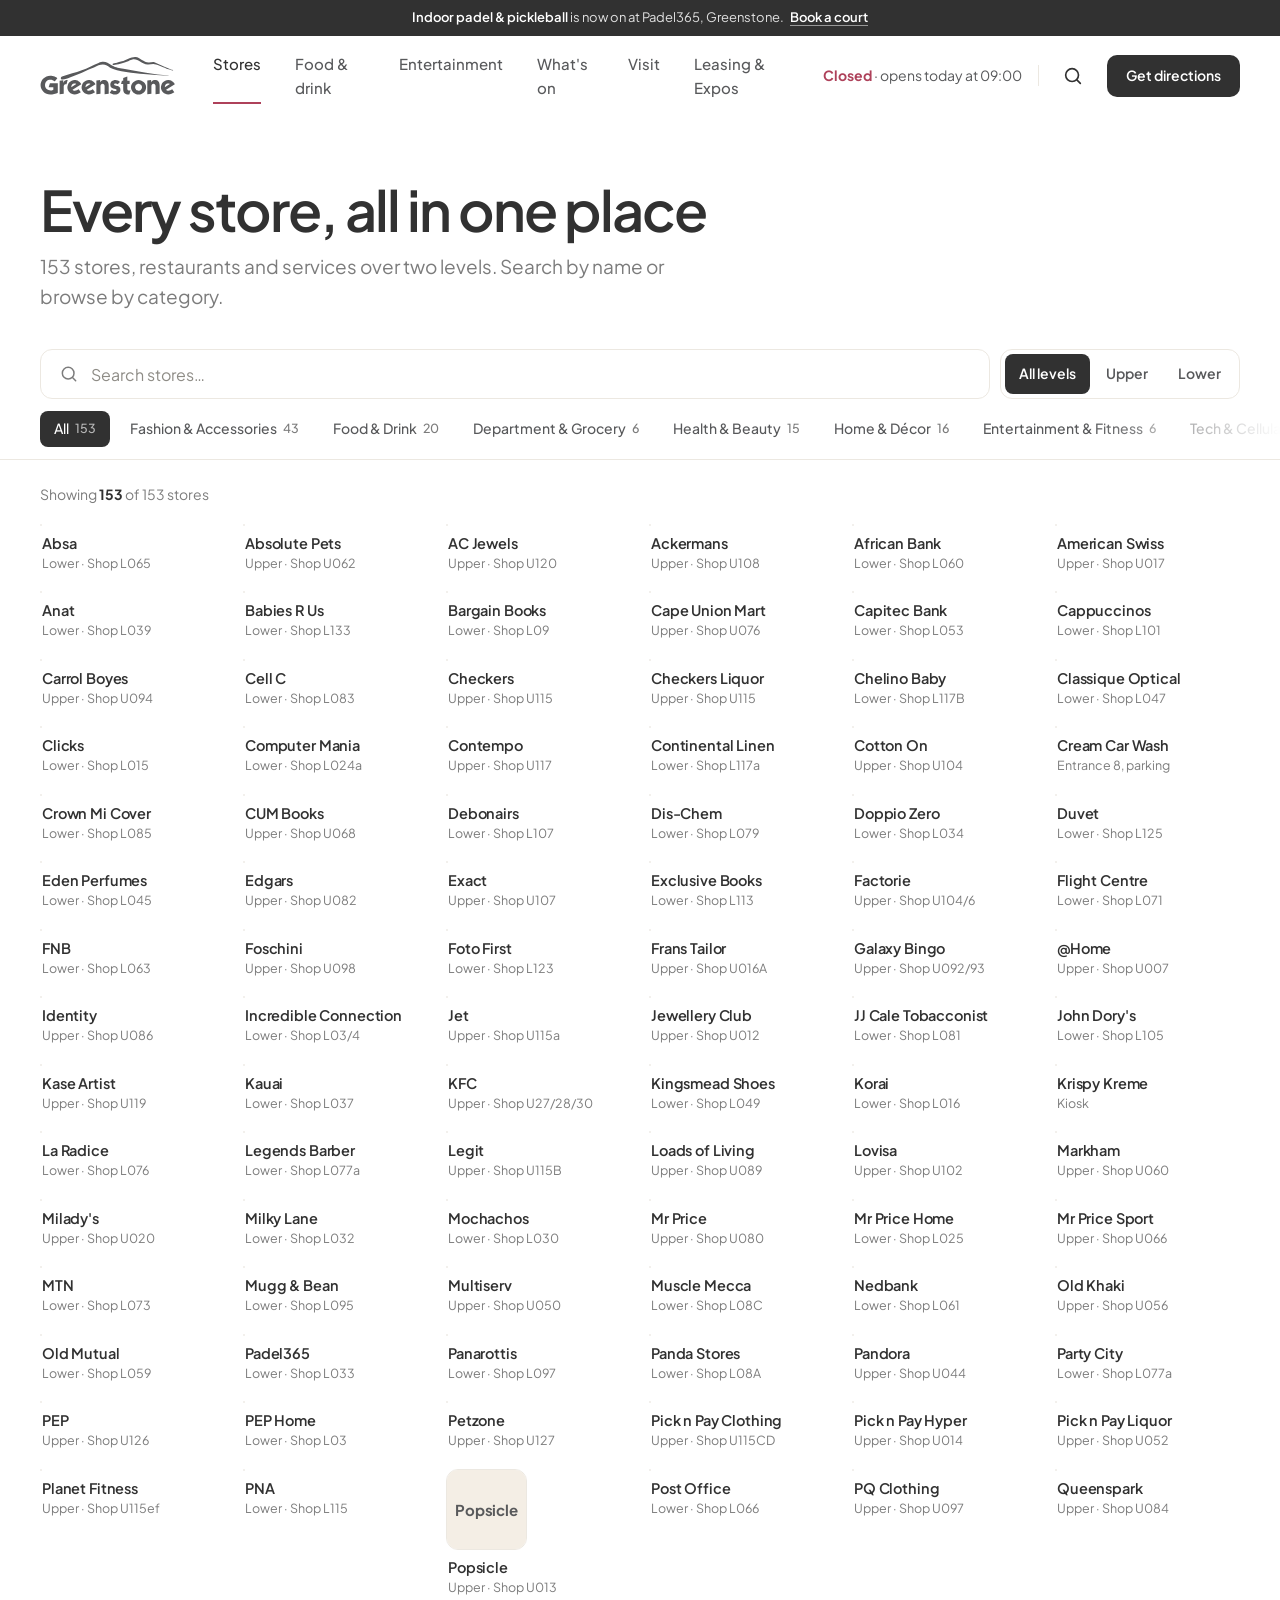
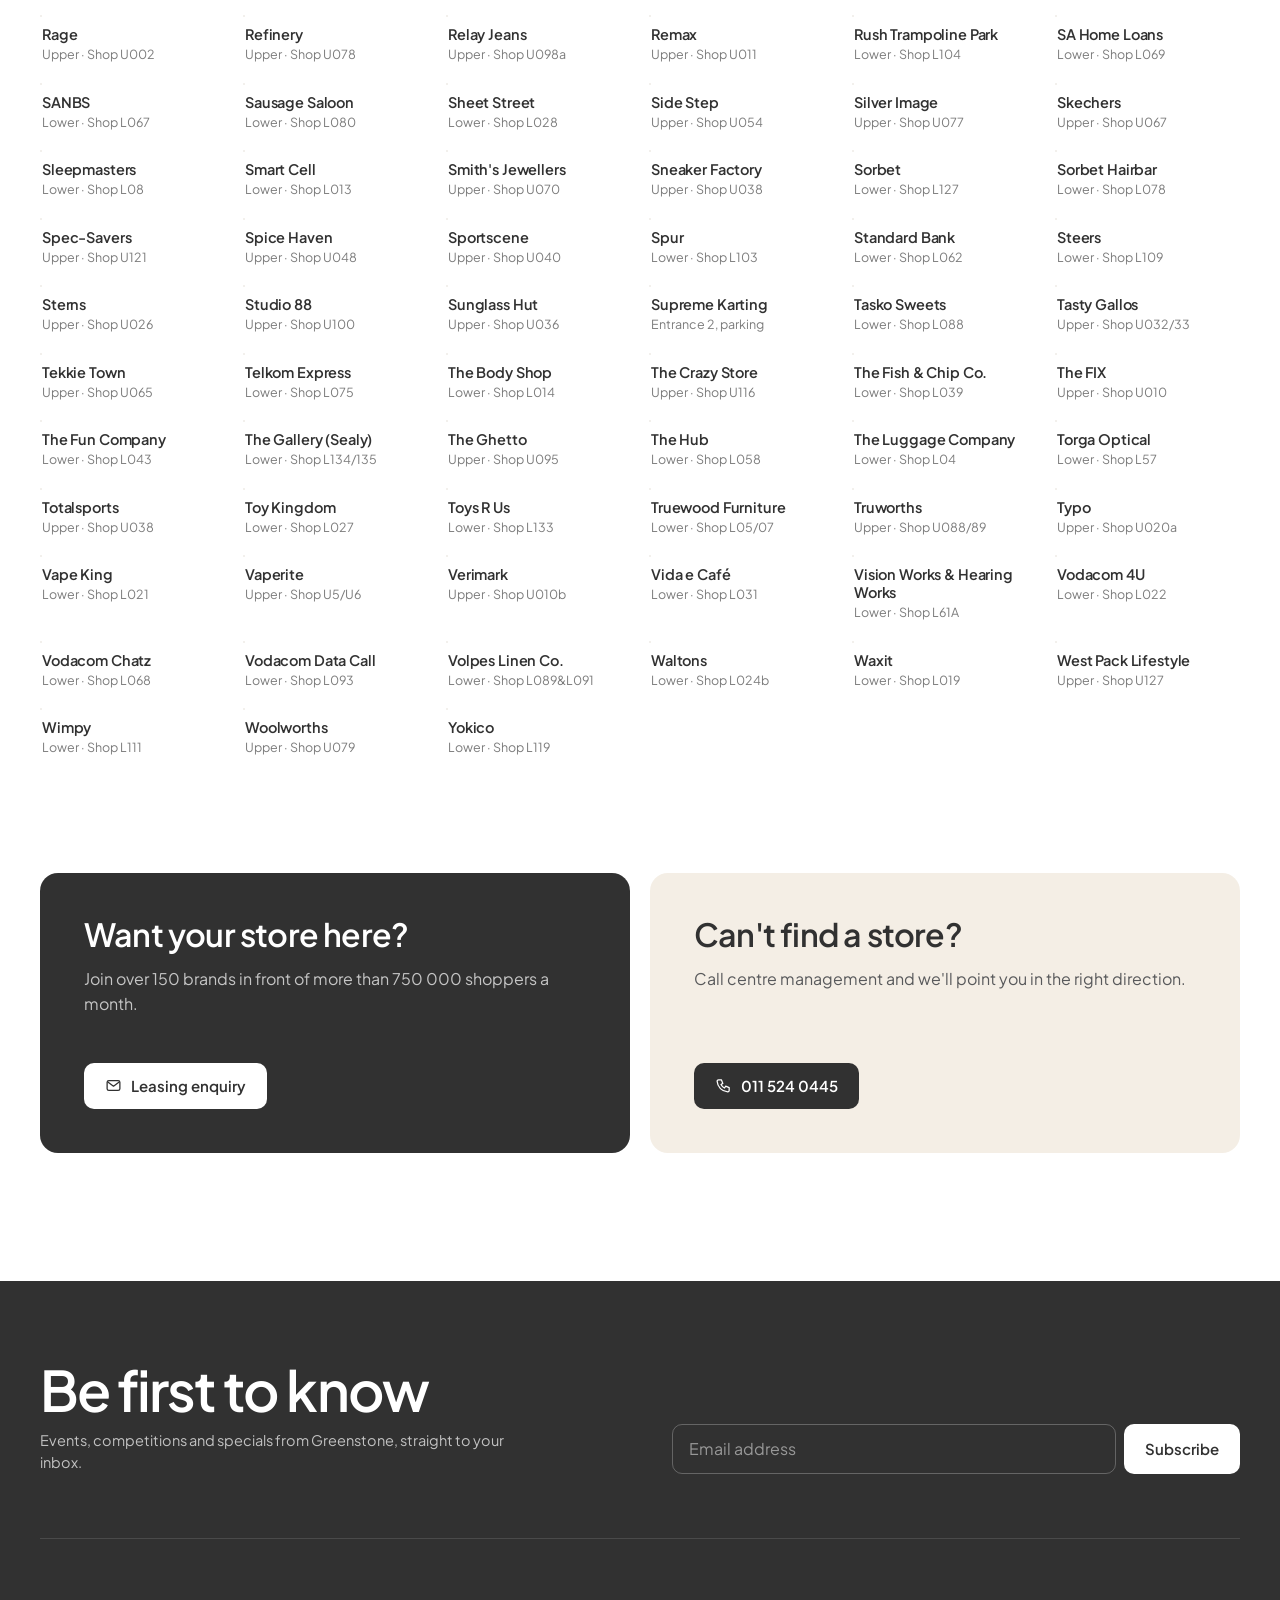
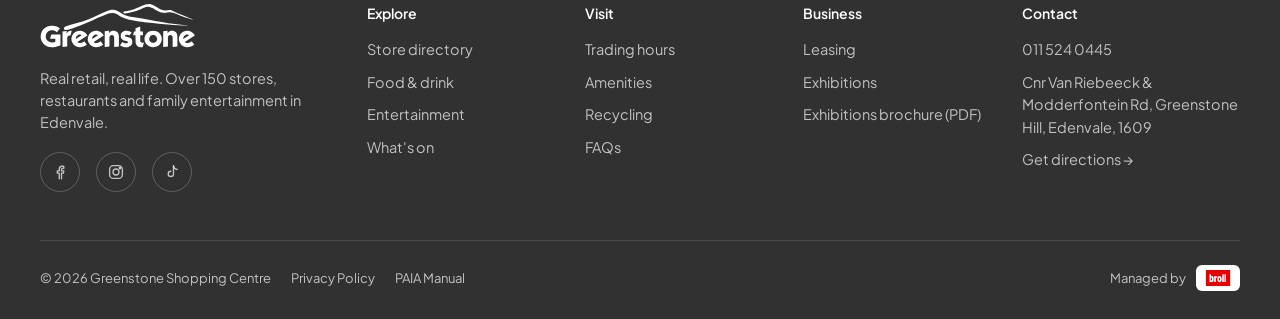
==== commit 2de7d31a: "White background, homepage banners and store pop-up logo fix - Switch page background from cream to " ====
--- a/stores.html
+++ b/stores.html
@@ -5,7 +5,7 @@
 <meta name="viewport" content="width=device-width, initial-scale=1, viewport-fit=cover">
 <title>Store Directory | Greenstone Shopping Centre, Edenvale</title>
 <meta name="description" content="Find every store, restaurant and service at Greenstone Shopping Centre in Edenvale, with shop numbers, levels, phone numbers and trading hours.">
-<meta name="theme-color" content="#FFFDE9">
+<meta name="theme-color" content="#FFFFFF">
 <link rel="icon" href="assets/brand/greenstone-logo.svg">
 <link rel="preconnect" href="https://fonts.googleapis.com">
 <link rel="preconnect" href="https://fonts.gstatic.com" crossorigin>
--- a/css/style.css
+++ b/css/style.css
@@ -4,16 +4,16 @@
    ========================================================================== */
 
 :root {
-  --bg: #FFFDE9;
+  --bg: #FFFFFF;
   --surface: #FFFFFF;
   --ink: #313131;
   --ink-2: #58595B;
   --muted: #7C7C7C;
-  --line: #E9E3CC;
+  --line: #ECE8E1;
   --red: #AE415A;
   --red-dark: #772F3F;
   --sage: #A68661;
-  --sage-soft: #F3ECDC;
+  --sage-soft: #F4EEE5;
   --sage-deep: #8A6C48;
   --open: #2C7A4B;
 
@@ -449,7 +449,7 @@
 .rail { clip-path: inset(0 round var(--r-md)); }
 @media (max-width: 1023px) { .rail { clip-path: inset(0 var(--pad) 0 var(--pad) round var(--r-md)); margin: 0 calc(var(--pad) * -1); } }
 /* Frosted header + directory bar so they blend with the backdrop */
-.header, .dir-bar { background: rgba(255,253,233,.8); -webkit-backdrop-filter: saturate(1.3) blur(16px); backdrop-filter: saturate(1.3) blur(16px); }
+.header, .dir-bar { background: rgba(255,255,255,.86); -webkit-backdrop-filter: saturate(1.3) blur(16px); backdrop-filter: saturate(1.3) blur(16px); }
 
 /* ===================== Header v3 ===================== */
 .header { z-index: 60; transition: border-color .25s, background .25s; }
@@ -582,3 +582,58 @@
 @media (min-width: 640px) { .dir-grid { grid-template-columns: repeat(4, 1fr); gap: 14px; } .dir-grid .store .meta b { font-size: 14.5px; } .dir-grid .store .meta small { font-size: 12.5px; } }
 @media (min-width: 1024px) { .dir-grid { grid-template-columns: repeat(6, 1fr); gap: 18px; } }
 @media (min-width: 1600px) { .dir-grid { grid-template-columns: repeat(8, 1fr); } }
+/* Logo containment: images are absolutely fitted inside their box so no logo can ever overflow, whatever its shape */
+.store .logo-tile, .play .logo-tile, .brands-track a, .result .lg, .sheet .s-logo { position: relative; overflow: hidden; }
+.store .logo-tile img, .play .logo-tile img, .brands-track a img, .result .lg img { position: absolute; inset: 0; width: 100%; height: 100%; object-fit: contain; }
+.sheet .s-logo { height: 168px; display: block; border-radius: var(--r-md); }
+.sheet .s-logo img { position: absolute; top: 12px; bottom: 12px; left: 50%; transform: translateX(-50%); height: calc(100% - 24px); width: auto; max-width: calc(100% - 24px); aspect-ratio: auto; object-fit: contain; border-radius: 10px; }
+.sheet .s-logo .no-logo { position: absolute; inset: 0; }
+.sheet .close { z-index: 3; background: rgba(255,255,255,.9); }
+
+/* ===================== v2: white background + banners ===================== */
+:root { --tint: #F6F4F0; }
+body::before, body::after { display: none; }
+.play, .visit-card, .recycle, .mnav-card, .rail-nav .icon-btn { background: var(--tint); }
+.play .logo-tile { border-color: transparent; }
+.tile .img, .event .img { background: var(--tint); }
+
+/* Full-bleed photo banner (text on image) */
+.banner { position: relative; border-radius: var(--r-lg); overflow: hidden; color: #fff; min-height: 460px; display: flex; flex-direction: column; justify-content: flex-end; padding: clamp(24px, 4.5vw, 64px); }
+.banner > img { position: absolute; inset: 0; width: 100%; height: 100%; object-fit: cover; }
+.banner::before { content: ""; position: absolute; inset: 0; z-index: 1; background: linear-gradient(180deg, rgba(0,0,0,0) 25%, rgba(0,0,0,.66)); }
+.banner > *:not(img) { position: relative; z-index: 2; }
+.banner p { margin: 14px 0 24px; max-width: 46ch; color: rgba(255,255,255,.88); font-size: 17px; }
+.banner .btns { display: flex; flex-wrap: wrap; gap: 10px; }
+@media (min-width: 1024px) {
+  .banner { min-height: 620px; justify-content: center; }
+  .banner::before { background: linear-gradient(90deg, rgba(0,0,0,.62), rgba(0,0,0,.18) 60%, rgba(0,0,0,0)); }
+  .banner .h-display { font-size: clamp(56px, 5vw, 88px); max-width: 12ch; }
+}
+
+/* Split banner (image + colour panel) */
+.split { display: grid; border-radius: var(--r-lg); overflow: hidden; }
+.split .media { position: relative; min-height: 320px; }
+.split .media img { position: absolute; inset: 0; width: 100%; height: 100%; object-fit: cover; }
+.split .copy { padding: clamp(28px, 4.5vw, 64px); display: flex; flex-direction: column; justify-content: center; gap: 16px; }
+.split .copy p { margin: 0; max-width: 44ch; font-size: 17px; }
+.split .copy .btns { display: flex; flex-wrap: wrap; gap: 10px; margin-top: 8px; }
+.split.raspberry { background: var(--red-dark); color: #fff; }
+.split.raspberry p { color: rgba(255,255,255,.82); }
+.split.charcoal { background: var(--ink); color: #fff; }
+.split.charcoal p { color: rgba(255,255,255,.75); }
+.split.tan { background: var(--sage-soft); }
+.split.tan p { color: var(--ink-2); }
+.split .kicker { font-size: 14px; font-weight: 600; opacity: .8; }
+@media (min-width: 900px) {
+  .split { grid-template-columns: 1fr 1fr; min-height: 520px; }
+  .split.rev .media { order: 2; }
+  .split .media { min-height: 100%; }
+}
+/* WiFi banner: cut-out phone sits on the panel */
+.split.wifi .media { background: #EFE7DA; display: flex; justify-content: center; align-items: flex-end; min-height: 340px; padding-top: 28px; }
+.split.wifi .media img { position: static; width: auto; height: 320px; object-fit: contain; }
+@media (min-width: 900px) { .split.wifi .media img { height: 460px; } }
+@media (max-width: 1023px) {
+  .banner::before { background: linear-gradient(180deg, rgba(0,0,0,.1) 0%, rgba(0,0,0,.55) 35%, rgba(0,0,0,.8)); }
+  .hero-media::after { background: linear-gradient(180deg, rgba(0,0,0,0) 15%, rgba(0,0,0,.45) 45%, rgba(0,0,0,.78)); }
+}
